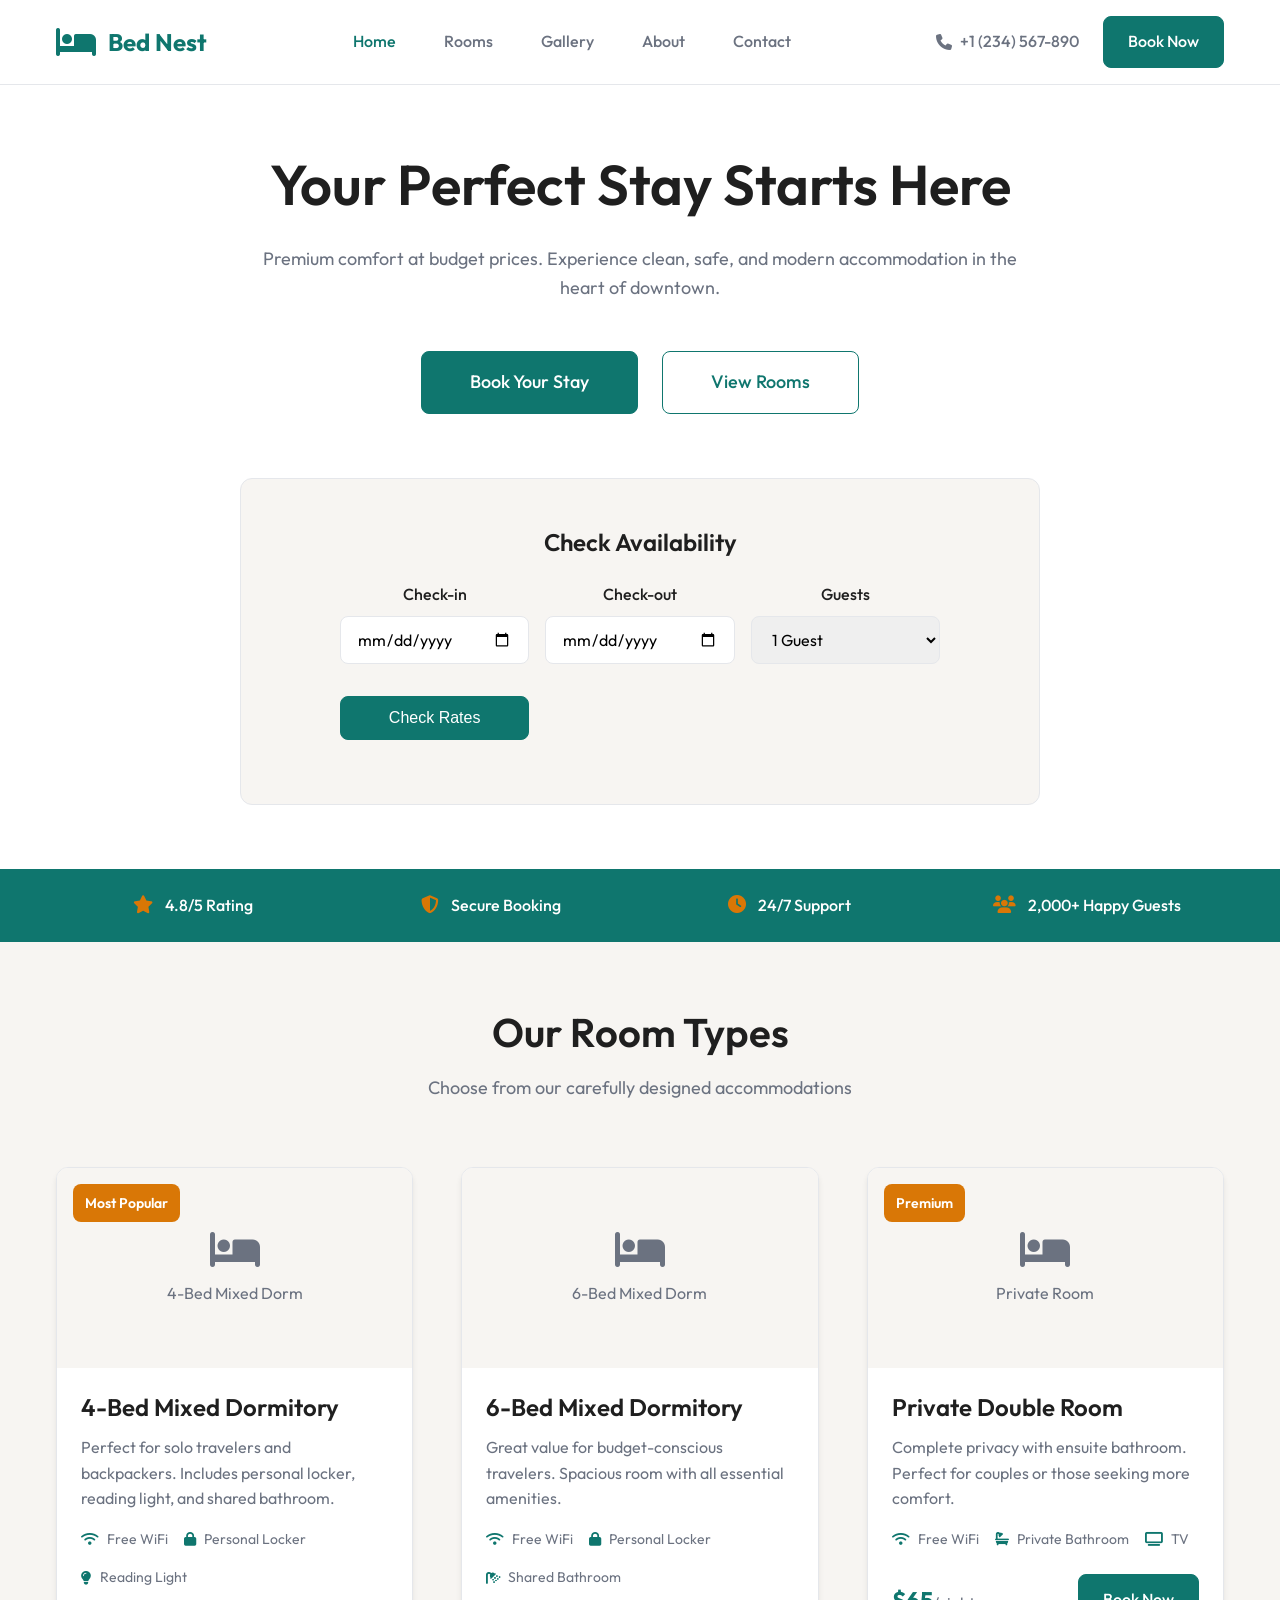
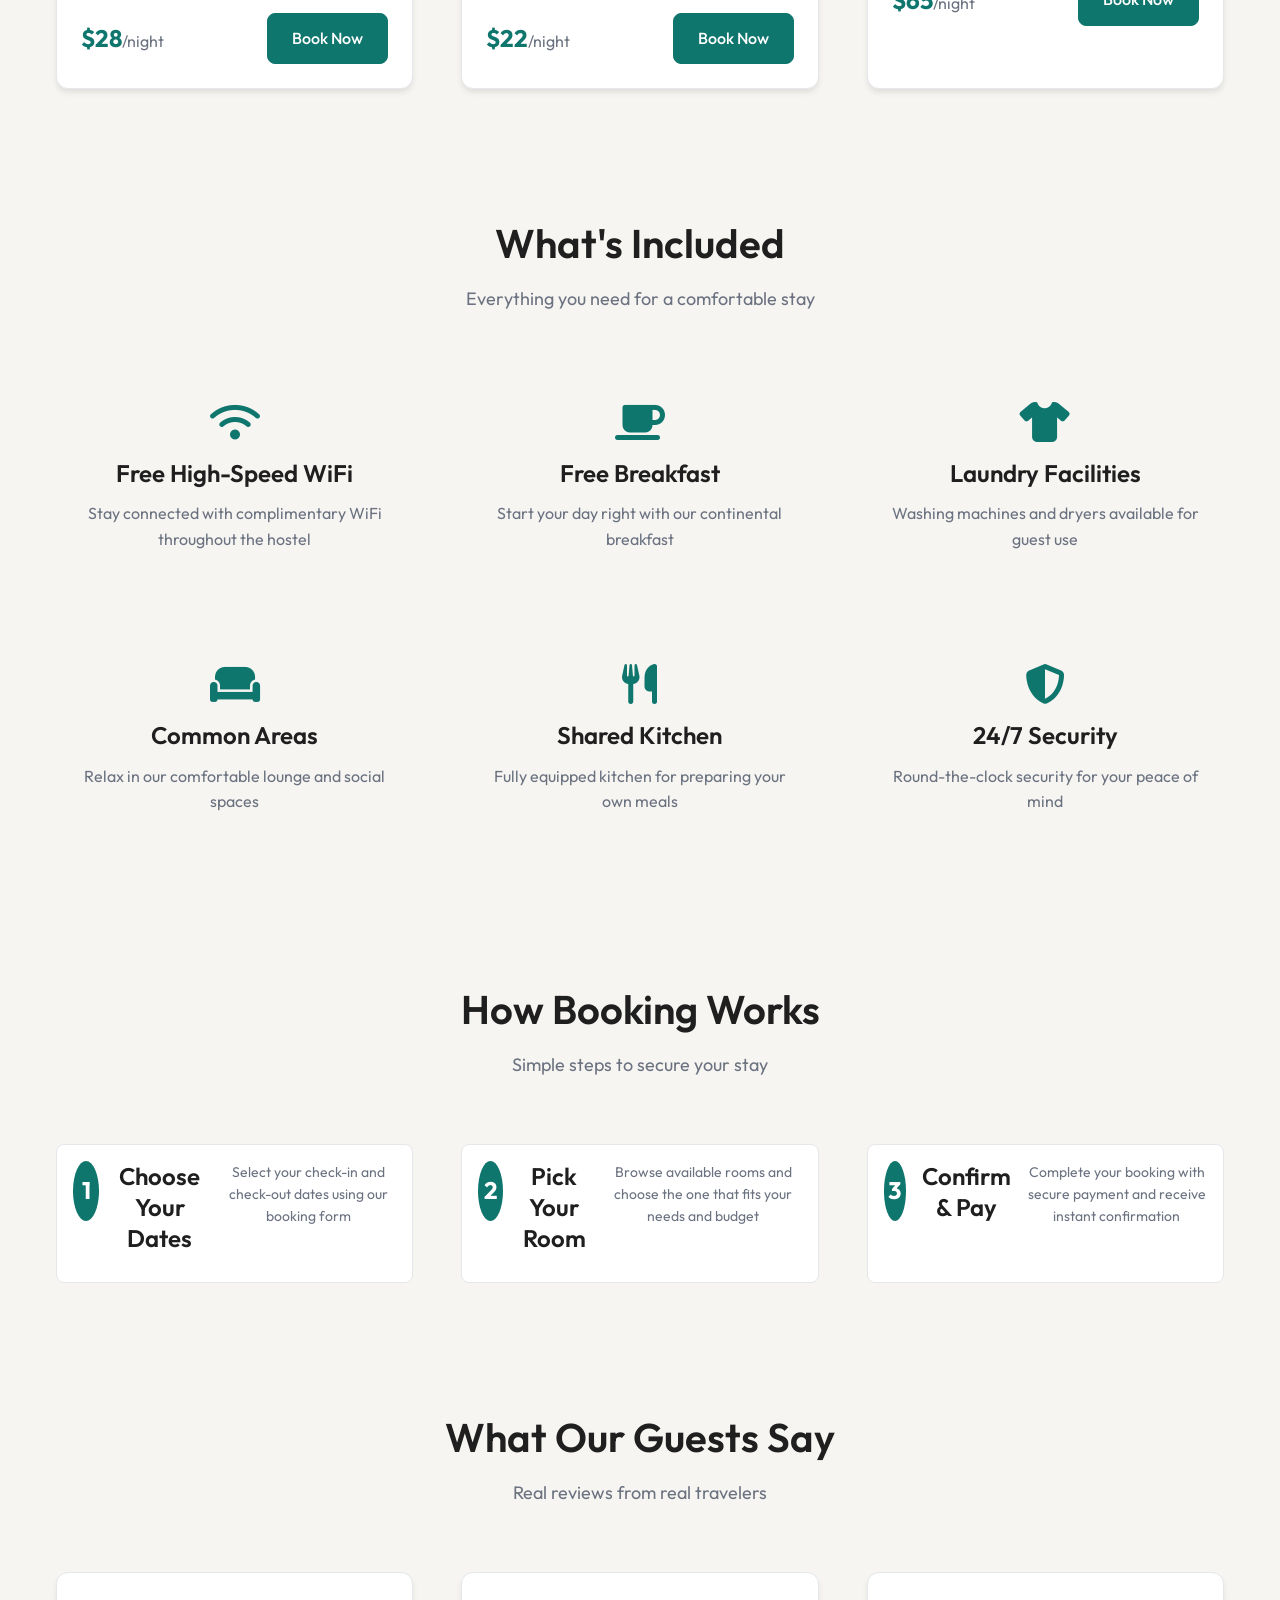
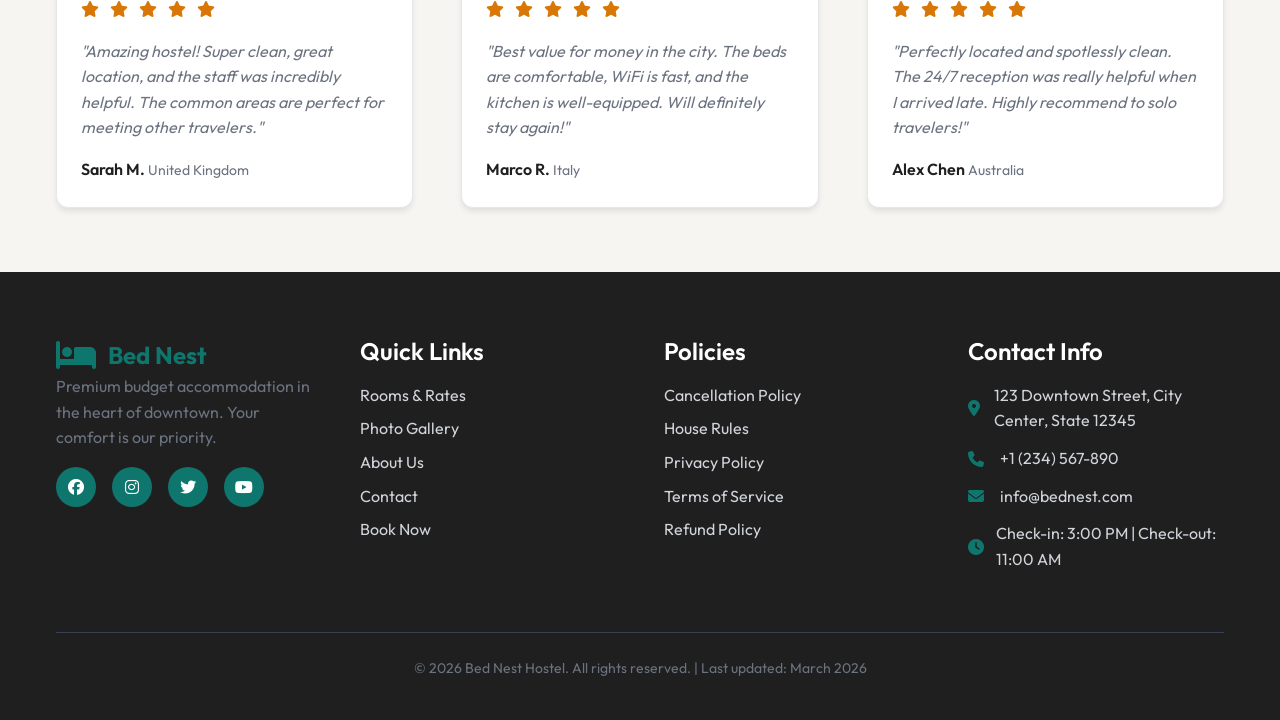
==== index.html @ 2a1e6a76 "Initial commit" ====
<!DOCTYPE html>
<html lang="en">
<head>
    <meta charset="UTF-8">
    <meta name="viewport" content="width=device-width, initial-scale=1.0">
    <title>Bed Nest - Premium Budget Hostel | Book Your Stay Now</title>
    <meta name="description" content="Premium budget hostel in the heart of the city. Clean rooms, free WiFi, 24/7 support. Book your affordable stay at Bed Nest today.">
    
    <!-- Fonts -->
    <link rel="preconnect" href="https://fonts.googleapis.com">
    <link rel="preconnect" href="https://fonts.gstatic.com" crossorigin>
    <link href="https://fonts.googleapis.com/css2?family=Outfit:wght@300;400;500;600;700&display=swap" rel="stylesheet">
    
    <!-- Font Awesome -->
    <link rel="stylesheet" href="https://cdnjs.cloudflare.com/ajax/libs/font-awesome/6.4.0/css/all.min.css">
    
    <!-- Custom CSS -->
    <link rel="stylesheet" href="styles.css">
</head>
<body>
    <!-- Header -->
    <header class="header">
        <div class="container">
            <div class="header-content">
                <div class="logo">
                    <i class="fas fa-bed"></i>
                    <span>Bed Nest</span>
                </div>
                <nav class="nav">
                    <a href="index.html" class="nav-link active">Home</a>
                    <a href="rooms.html" class="nav-link">Rooms</a>
                    <a href="gallery.html" class="nav-link">Gallery</a>
                    <a href="about.html" class="nav-link">About</a>
                    <a href="contact.html" class="nav-link">Contact</a>
                </nav>
                <div class="header-actions">
                    <a href="tel:+1234567890" class="phone">
                        <i class="fas fa-phone"></i>
                        <span>+1 (234) 567-890</span>
                    </a>
                    <a href="booking.html" class="btn btn-primary">Book Now</a>
                </div>
            </div>
        </div>
    </header>

    <!-- Hero Section -->
    <section class="hero">
        <div class="container">
            <div class="hero-content">
                <h1>Your Perfect Stay Starts Here</h1>
                <p>Premium comfort at budget prices. Experience clean, safe, and modern accommodation in the heart of downtown.</p>
                <div class="hero-actions">
                    <a href="booking.html" class="btn btn-primary btn-large">Book Your Stay</a>
                    <a href="rooms.html" class="btn btn-outline btn-large">View Rooms</a>
                </div>
                
                <!-- Quick Booking Form -->
                <div class="quick-booking">
                    <h3>Check Availability</h3>
                    <form class="booking-form">
                        <div class="form-grid">
                            <div class="form-group">
                                <label>Check-in</label>
                                <input type="date" class="form-control">
                            </div>
                            <div class="form-group">
                                <label>Check-out</label>
                                <input type="date" class="form-control">
                            </div>
                            <div class="form-group">
                                <label>Guests</label>
                                <select class="form-control">
                                    <option>1 Guest</option>
                                    <option>2 Guests</option>
                                    <option>3 Guests</option>
                                    <option>4+ Guests</option>
                                </select>
                            </div>
                            <div class="form-group">
                                <button type="button" class="btn btn-primary">Check Rates</button>
                            </div>
                        </div>
                    </form>
                </div>
            </div>
        </div>
    </section>

    <!-- Trust Strip -->
    <section class="trust-strip">
        <div class="container">
            <div class="trust-items">
                <div class="trust-item">
                    <i class="fas fa-star"></i>
                    <span>4.8/5 Rating</span>
                </div>
                <div class="trust-item">
                    <i class="fas fa-shield-alt"></i>
                    <span>Secure Booking</span>
                </div>
                <div class="trust-item">
                    <i class="fas fa-clock"></i>
                    <span>24/7 Support</span>
                </div>
                <div class="trust-item">
                    <i class="fas fa-users"></i>
                    <span>2,000+ Happy Guests</span>
                </div>
            </div>
        </div>
    </section>

    <!-- Featured Rooms -->
    <section class="featured-rooms">
        <div class="container">
            <div class="section-header">
                <h2>Our Room Types</h2>
                <p>Choose from our carefully designed accommodations</p>
            </div>
            
            <div class="room-grid">
                <div class="room-card">
                    <div class="room-image">
                        <div class="room-badge">Most Popular</div>
                        <div class="placeholder-image">
                            <i class="fas fa-bed"></i>
                            <span>4-Bed Mixed Dorm</span>
                        </div>
                    </div>
                    <div class="room-content">
                        <h3>4-Bed Mixed Dormitory</h3>
                        <p>Perfect for solo travelers and backpackers. Includes personal locker, reading light, and shared bathroom.</p>
                        <div class="room-features">
                            <span class="feature"><i class="fas fa-wifi"></i> Free WiFi</span>
                            <span class="feature"><i class="fas fa-lock"></i> Personal Locker</span>
                            <span class="feature"><i class="fas fa-lightbulb"></i> Reading Light</span>
                        </div>
                        <div class="room-price">
                            <span class="price">$28<small>/night</small></span>
                            <a href="booking.html" class="btn btn-primary">Book Now</a>
                        </div>
                    </div>
                </div>

                <div class="room-card">
                    <div class="room-image">
                        <div class="placeholder-image">
                            <i class="fas fa-bed"></i>
                            <span>6-Bed Mixed Dorm</span>
                        </div>
                    </div>
                    <div class="room-content">
                        <h3>6-Bed Mixed Dormitory</h3>
                        <p>Great value for budget-conscious travelers. Spacious room with all essential amenities.</p>
                        <div class="room-features">
                            <span class="feature"><i class="fas fa-wifi"></i> Free WiFi</span>
                            <span class="feature"><i class="fas fa-lock"></i> Personal Locker</span>
                            <span class="feature"><i class="fas fa-shower"></i> Shared Bathroom</span>
                        </div>
                        <div class="room-price">
                            <span class="price">$22<small>/night</small></span>
                            <a href="booking.html" class="btn btn-primary">Book Now</a>
                        </div>
                    </div>
                </div>

                <div class="room-card">
                    <div class="room-image">
                        <div class="room-badge">Premium</div>
                        <div class="placeholder-image">
                            <i class="fas fa-bed"></i>
                            <span>Private Room</span>
                        </div>
                    </div>
                    <div class="room-content">
                        <h3>Private Double Room</h3>
                        <p>Complete privacy with ensuite bathroom. Perfect for couples or those seeking more comfort.</p>
                        <div class="room-features">
                            <span class="feature"><i class="fas fa-wifi"></i> Free WiFi</span>
                            <span class="feature"><i class="fas fa-bath"></i> Private Bathroom</span>
                            <span class="feature"><i class="fas fa-tv"></i> TV</span>
                        </div>
                        <div class="room-price">
                            <span class="price">$65<small>/night</small></span>
                            <a href="booking.html" class="btn btn-primary">Book Now</a>
                        </div>
                    </div>
                </div>
            </div>
        </div>
    </section>

    <!-- Amenities -->
    <section class="amenities">
        <div class="container">
            <div class="section-header">
                <h2>What's Included</h2>
                <p>Everything you need for a comfortable stay</p>
            </div>
            
            <div class="amenities-grid">
                <div class="amenity-item">
                    <i class="fas fa-wifi"></i>
                    <h3>Free High-Speed WiFi</h3>
                    <p>Stay connected with complimentary WiFi throughout the hostel</p>
                </div>
                <div class="amenity-item">
                    <i class="fas fa-coffee"></i>
                    <h3>Free Breakfast</h3>
                    <p>Start your day right with our continental breakfast</p>
                </div>
                <div class="amenity-item">
                    <i class="fas fa-tshirt"></i>
                    <h3>Laundry Facilities</h3>
                    <p>Washing machines and dryers available for guest use</p>
                </div>
                <div class="amenity-item">
                    <i class="fas fa-couch"></i>
                    <h3>Common Areas</h3>
                    <p>Relax in our comfortable lounge and social spaces</p>
                </div>
                <div class="amenity-item">
                    <i class="fas fa-utensils"></i>
                    <h3>Shared Kitchen</h3>
                    <p>Fully equipped kitchen for preparing your own meals</p>
                </div>
                <div class="amenity-item">
                    <i class="fas fa-shield-alt"></i>
                    <h3>24/7 Security</h3>
                    <p>Round-the-clock security for your peace of mind</p>
                </div>
            </div>
        </div>
    </section>

    <!-- How It Works -->
    <section class="how-it-works">
        <div class="container">
            <div class="section-header">
                <h2>How Booking Works</h2>
                <p>Simple steps to secure your stay</p>
            </div>
            
            <div class="steps">
                <div class="step">
                    <div class="step-number">1</div>
                    <h3>Choose Your Dates</h3>
                    <p>Select your check-in and check-out dates using our booking form</p>
                </div>
                <div class="step">
                    <div class="step-number">2</div>
                    <h3>Pick Your Room</h3>
                    <p>Browse available rooms and choose the one that fits your needs and budget</p>
                </div>
                <div class="step">
                    <div class="step-number">3</div>
                    <h3>Confirm & Pay</h3>
                    <p>Complete your booking with secure payment and receive instant confirmation</p>
                </div>
            </div>
        </div>
    </section>

    <!-- Testimonials -->
    <section class="testimonials">
        <div class="container">
            <div class="section-header">
                <h2>What Our Guests Say</h2>
                <p>Real reviews from real travelers</p>
            </div>
            
            <div class="testimonials-grid">
                <div class="testimonial-card">
                    <div class="stars">
                        <i class="fas fa-star"></i>
                        <i class="fas fa-star"></i>
                        <i class="fas fa-star"></i>
                        <i class="fas fa-star"></i>
                        <i class="fas fa-star"></i>
                    </div>
                    <p>"Amazing hostel! Super clean, great location, and the staff was incredibly helpful. The common areas are perfect for meeting other travelers."</p>
                    <div class="testimonial-author">
                        <strong>Sarah M.</strong>
                        <span>United Kingdom</span>
                    </div>
                </div>
                
                <div class="testimonial-card">
                    <div class="stars">
                        <i class="fas fa-star"></i>
                        <i class="fas fa-star"></i>
                        <i class="fas fa-star"></i>
                        <i class="fas fa-star"></i>
                        <i class="fas fa-star"></i>
                    </div>
                    <p>"Best value for money in the city. The beds are comfortable, WiFi is fast, and the kitchen is well-equipped. Will definitely stay again!"</p>
                    <div class="testimonial-author">
                        <strong>Marco R.</strong>
                        <span>Italy</span>
                    </div>
                </div>
                
                <div class="testimonial-card">
                    <div class="stars">
                        <i class="fas fa-star"></i>
                        <i class="fas fa-star"></i>
                        <i class="fas fa-star"></i>
                        <i class="fas fa-star"></i>
                        <i class="fas fa-star"></i>
                    </div>
                    <p>"Perfectly located and spotlessly clean. The 24/7 reception was really helpful when I arrived late. Highly recommend to solo travelers!"</p>
                    <div class="testimonial-author">
                        <strong>Alex Chen</strong>
                        <span>Australia</span>
                    </div>
                </div>
            </div>
        </div>
    </section>

    <!-- Footer -->
    <footer class="footer">
        <div class="container">
            <div class="footer-content">
                <div class="footer-section">
                    <div class="logo">
                        <i class="fas fa-bed"></i>
                        <span>Bed Nest</span>
                    </div>
                    <p>Premium budget accommodation in the heart of downtown. Your comfort is our priority.</p>
                    <div class="social-links">
                        <a href="#"><i class="fab fa-facebook"></i></a>
                        <a href="#"><i class="fab fa-instagram"></i></a>
                        <a href="#"><i class="fab fa-twitter"></i></a>
                        <a href="#"><i class="fab fa-youtube"></i></a>
                    </div>
                </div>
                
                <div class="footer-section">
                    <h3>Quick Links</h3>
                    <ul>
                        <li><a href="rooms.html">Rooms & Rates</a></li>
                        <li><a href="gallery.html">Photo Gallery</a></li>
                        <li><a href="about.html">About Us</a></li>
                        <li><a href="contact.html">Contact</a></li>
                        <li><a href="booking.html">Book Now</a></li>
                    </ul>
                </div>
                
                <div class="footer-section">
                    <h3>Policies</h3>
                    <ul>
                        <li><a href="#">Cancellation Policy</a></li>
                        <li><a href="#">House Rules</a></li>
                        <li><a href="#">Privacy Policy</a></li>
                        <li><a href="#">Terms of Service</a></li>
                        <li><a href="#">Refund Policy</a></li>
                    </ul>
                </div>
                
                <div class="footer-section">
                    <h3>Contact Info</h3>
                    <div class="contact-info">
                        <p><i class="fas fa-map-marker-alt"></i> 123 Downtown Street, City Center, State 12345</p>
                        <p><i class="fas fa-phone"></i> +1 (234) 567-890</p>
                        <p><i class="fas fa-envelope"></i> info@bednest.com</p>
                        <p><i class="fas fa-clock"></i> Check-in: 3:00 PM | Check-out: 11:00 AM</p>
                    </div>
                </div>
            </div>
            
            <div class="footer-bottom">
                <p>&copy; 2026 Bed Nest Hostel. All rights reserved. | Last updated: March 2026</p>
            </div>
        </div>
    </footer>
</body>
</html>
---- styles.css ----
/* CSS Custom Properties */
:root {
    /* Colors */
    --bg: #f7f5f2;
    --surface: #ffffff;
    --text: #1f1f1f;
    --text-muted: #6b7280;
    --brand: #0f766e;
    --accent: #d97706;
    --success: #059669;
    --warning: #d97706;
    --danger: #dc2626;
    --border: #e5e7eb;
    --shadow: rgba(0, 0, 0, 0.1);
    
    /* Spacing */
    --space-xs: 8px;
    --space-sm: 12px;
    --space-md: 16px;
    --space-lg: 24px;
    --space-xl: 32px;
    --space-2xl: 48px;
    --space-3xl: 64px;
    
    /* Typography */
    --font-family: 'Outfit', sans-serif;
    --font-size-sm: 14px;
    --font-size-base: 16px;
    --font-size-lg: 18px;
    --font-size-xl: 24px;
    --font-size-2xl: 32px;
    --font-size-3xl: 40px;
    --font-size-4xl: 48px;
    --font-size-5xl: 56px;
    
    /* Borders */
    --border-radius: 8px;
    --border-radius-lg: 12px;
    --border-width: 1px;
    
    /* Shadows */
    --shadow-sm: 0 1px 2px 0 var(--shadow);
    --shadow-md: 0 4px 6px -1px var(--shadow);
    --shadow-lg: 0 10px 15px -3px var(--shadow);
    --shadow-xl: 0 20px 25px -5px var(--shadow);
}

/* Reset and Base Styles */
* {
    margin: 0;
    padding: 0;
    box-sizing: border-box;
}

body {
    font-family: var(--font-family);
    font-size: var(--font-size-base);
    line-height: 1.6;
    color: var(--text);
    background-color: var(--bg);
}

.container {
    max-width: 1200px;
    margin: 0 auto;
    padding: 0 var(--space-md);
}

/* Typography */
h1, h2, h3, h4, h5, h6 {
    font-weight: 600;
    line-height: 1.3;
    color: var(--text);
}

h1 {
    font-size: var(--font-size-4xl);
    margin-bottom: var(--space-lg);
}

h2 {
    font-size: var(--font-size-2xl);
    margin-bottom: var(--space-md);
}

h3 {
    font-size: var(--font-size-xl);
    margin-bottom: var(--space-sm);
}

p {
    color: var(--text-muted);
    margin-bottom: var(--space-md);
}

/* Buttons */
.btn {
    display: inline-block;
    padding: var(--space-sm) var(--space-lg);
    font-size: var(--font-size-base);
    font-weight: 500;
    text-decoration: none;
    border: var(--border-width) solid transparent;
    border-radius: var(--border-radius);
    cursor: pointer;
    transition: all 0.2s ease;
    text-align: center;
}

.btn-primary {
    background-color: var(--brand);
    color: white;
    border-color: var(--brand);
}

.btn-primary:hover {
    background-color: #0d665a;
    border-color: #0d665a;
}

.btn-outline {
    background-color: transparent;
    color: var(--brand);
    border-color: var(--brand);
}

.btn-outline:hover {
    background-color: var(--brand);
    color: white;
}

.btn-large {
    padding: var(--space-md) var(--space-2xl);
    font-size: var(--font-size-lg);
}

/* Header */
.header {
    background-color: var(--surface);
    border-bottom: var(--border-width) solid var(--border);
    position: sticky;
    top: 0;
    z-index: 100;
}

.header-content {
    display: flex;
    align-items: center;
    justify-content: space-between;
    padding: var(--space-md) 0;
}

.logo {
    display: flex;
    align-items: center;
    gap: var(--space-sm);
    font-size: var(--font-size-xl);
    font-weight: 700;
    color: var(--brand);
}

.logo i {
    font-size: var(--font-size-2xl);
}

.nav {
    display: flex;
    gap: var(--space-2xl);
}

.nav-link {
    text-decoration: none;
    color: var(--text-muted);
    font-weight: 500;
    transition: color 0.2s ease;
}

.nav-link:hover,
.nav-link.active {
    color: var(--brand);
}

.header-actions {
    display: flex;
    align-items: center;
    gap: var(--space-lg);
}

.phone {
    display: flex;
    align-items: center;
    gap: var(--space-xs);
    text-decoration: none;
    color: var(--text-muted);
    font-weight: 500;
}

.phone:hover {
    color: var(--brand);
}

/* Hero Section */
.hero {
    background-color: var(--surface);
    padding: var(--space-3xl) 0;
}

.hero-content {
    text-align: center;
    max-width: 800px;
    margin: 0 auto;
}

.hero h1 {
    font-size: var(--font-size-5xl);
    margin-bottom: var(--space-lg);
}

.hero p {
    font-size: var(--font-size-lg);
    margin-bottom: var(--space-2xl);
}

.hero-actions {
    display: flex;
    gap: var(--space-lg);
    justify-content: center;
    margin-bottom: var(--space-3xl);
}

.quick-booking {
    background-color: var(--bg);
    border: var(--border-width) solid var(--border);
    border-radius: var(--border-radius-lg);
    padding: var(--space-2xl);
    margin-top: var(--space-3xl);
}

.quick-booking h3 {
    text-align: center;
    margin-bottom: var(--space-lg);
}

.booking-form {
    max-width: 600px;
    margin: 0 auto;
}

.form-grid {
    display: grid;
    grid-template-columns: repeat(auto-fit, minmax(150px, 1fr));
    gap: var(--space-md);
    align-items: end;
}

.form-group {
    display: flex;
    flex-direction: column;
}

.form-group label {
    margin-bottom: var(--space-xs);
    font-weight: 500;
    color: var(--text);
}

.form-control {
    padding: var(--space-sm) var(--space-md);
    border: var(--border-width) solid var(--border);
    border-radius: var(--border-radius);
    font-family: inherit;
    font-size: var(--font-size-base);
}

.form-control:focus {
    outline: none;
    border-color: var(--brand);
}

/* Trust Strip */
.trust-strip {
    background-color: var(--brand);
    color: white;
    padding: var(--space-lg) 0;
}

.trust-items {
    display: grid;
    grid-template-columns: repeat(auto-fit, minmax(200px, 1fr));
    gap: var(--space-lg);
    text-align: center;
}

.trust-item {
    display: flex;
    align-items: center;
    justify-content: center;
    gap: var(--space-sm);
    font-weight: 500;
}

.trust-item i {
    font-size: var(--font-size-lg);
    color: var(--accent);
}

/* Section Styles */
.featured-rooms,
.amenities,
.how-it-works,
.testimonials {
    padding: var(--space-3xl) 0;
}

.section-header {
    text-align: center;
    margin-bottom: var(--space-3xl);
}

.section-header h2 {
    font-size: var(--font-size-3xl);
    margin-bottom: var(--space-md);
}

.section-header p {
    font-size: var(--font-size-lg);
    color: var(--text-muted);
}

/* Room Cards */
.room-grid {
    display: grid;
    grid-template-columns: repeat(auto-fit, minmax(320px, 1fr));
    gap: var(--space-2xl);
}

.room-card {
    background-color: var(--surface);
    border: var(--border-width) solid var(--border);
    border-radius: var(--border-radius-lg);
    overflow: hidden;
    box-shadow: var(--shadow-md);
    transition: transform 0.2s ease, box-shadow 0.2s ease;
}

.room-card:hover {
    transform: translateY(-4px);
    box-shadow: var(--shadow-lg);
}

.room-image {
    position: relative;
    height: 200px;
    background-color: var(--bg);
    display: flex;
    align-items: center;
    justify-content: center;
}

.room-badge {
    position: absolute;
    top: var(--space-md);
    left: var(--space-md);
    background-color: var(--accent);
    color: white;
    padding: var(--space-xs) var(--space-sm);
    border-radius: var(--border-radius);
    font-size: var(--font-size-sm);
    font-weight: 600;
}

.placeholder-image {
    text-align: center;
    color: var(--text-muted);
}

.placeholder-image i {
    font-size: var(--font-size-3xl);
    margin-bottom: var(--space-sm);
    display: block;
}

.room-content {
    padding: var(--space-lg);
}

.room-features {
    display: flex;
    flex-wrap: wrap;
    gap: var(--space-md);
    margin-bottom: var(--space-lg);
}

.feature {
    display: flex;
    align-items: center;
    gap: var(--space-xs);
    font-size: var(--font-size-sm);
    color: var(--text-muted);
}

.feature i {
    color: var(--brand);
}

.room-price {
    display: flex;
    align-items: center;
    justify-content: space-between;
}

.price {
    font-size: var(--font-size-xl);
    font-weight: 700;
    color: var(--brand);
}

.price small {
    font-size: var(--font-size-base);
    font-weight: 400;
    color: var(--text-muted);
}

/* Amenities Grid */
.amenities-grid {
    display: grid;
    grid-template-columns: repeat(auto-fit, minmax(300px, 1fr));
    gap: var(--space-2xl);
}

.amenity-item {
    text-align: center;
    padding: var(--space-lg);
}

.amenity-item i {
    font-size: var(--font-size-3xl);
    color: var(--brand);
    margin-bottom: var(--space-md);
}

.amenity-item h3 {
    color: var(--text);
    margin-bottom: var(--space-sm);
}

/* How It Works */
.steps {
    display: grid;
    grid-template-columns: repeat(auto-fit, minmax(250px, 1fr));
    gap: var(--space-2xl);
}

.step {
    text-align: center;
    padding: var(--space-lg);
}

.step-number {
    width: 60px;
    height: 60px;
    background-color: var(--brand);
    color: white;
    border-radius: 50%;
    display: flex;
    align-items: center;
    justify-content: center;
    font-size: var(--font-size-xl);
    font-weight: 700;
    margin: 0 auto var(--space-md);
}

.step h3 {
    color: var(--text);
    margin-bottom: var(--space-sm);
}

/* Testimonials */
.testimonials-grid {
    display: grid;
    grid-template-columns: repeat(auto-fit, minmax(300px, 1fr));
    gap: var(--space-2xl);
}

.testimonial-card {
    background-color: var(--surface);
    border: var(--border-width) solid var(--border);
    border-radius: var(--border-radius-lg);
    padding: var(--space-lg);
    box-shadow: var(--shadow-md);
}

.stars {
    margin-bottom: var(--space-md);
}

.stars i {
    color: var(--accent);
    margin-right: var(--space-xs);
}

.testimonial-card p {
    font-style: italic;
    margin-bottom: var(--space-md);
}

.testimonial-author strong {
    color: var(--text);
    font-weight: 600;
}

.testimonial-author span {
    color: var(--text-muted);
    font-size: var(--font-size-sm);
}

/* Footer */
.footer {
    background-color: var(--text);
    color: white;
    padding: var(--space-3xl) 0 var(--space-lg);
}

.footer-content {
    display: grid;
    grid-template-columns: repeat(auto-fit, minmax(250px, 1fr));
    gap: var(--space-2xl);
    margin-bottom: var(--space-2xl);
}

.footer-section h3 {
    color: white;
    margin-bottom: var(--space-md);
}

.footer-section ul {
    list-style: none;
}

.footer-section ul li {
    margin-bottom: var(--space-xs);
}

.footer-section ul li a {
    color: #d1d5db;
    text-decoration: none;
    transition: color 0.2s ease;
}

.footer-section ul li a:hover {
    color: white;
}

.social-links {
    display: flex;
    gap: var(--space-md);
    margin-top: var(--space-md);
}

.social-links a {
    display: flex;
    align-items: center;
    justify-content: center;
    width: 40px;
    height: 40px;
    background-color: var(--brand);
    color: white;
    border-radius: 50%;
    text-decoration: none;
    transition: background-color 0.2s ease;
}

.social-links a:hover {
    background-color: var(--accent);
}

.contact-info p {
    display: flex;
    align-items: center;
    gap: var(--space-sm);
    margin-bottom: var(--space-sm);
    color: #d1d5db;
}

.contact-info i {
    color: var(--brand);
    width: 20px;
}

.footer-bottom {
    border-top: var(--border-width) solid #374151;
    padding-top: var(--space-lg);
    text-align: center;
    color: #9ca3af;
    font-size: var(--font-size-sm);
}

/* Page Hero */
.page-hero {
    background-color: var(--surface);
    padding: var(--space-3xl) 0;
    border-bottom: var(--border-width) solid var(--border);
}

.page-hero-content {
    text-align: center;
    max-width: 600px;
    margin: 0 auto;
}

.page-hero h1 {
    font-size: var(--font-size-3xl);
    margin-bottom: var(--space-md);
}

.page-hero p {
    font-size: var(--font-size-lg);
    color: var(--text-muted);
}

/* Room Comparison Table */
.room-comparison {
    padding: var(--space-3xl) 0;
}

.comparison-table {
    background-color: var(--surface);
    border: var(--border-width) solid var(--border);
    border-radius: var(--border-radius-lg);
    overflow: hidden;
    box-shadow: var(--shadow-md);
    max-width: 800px;
    margin: 0 auto;
}

.table-header,
.table-row,
.table-actions {
    display: grid;
    grid-template-columns: 2fr 1fr 1fr 1fr;
    border-bottom: var(--border-width) solid var(--border);
}

.table-header {
    background-color: var(--brand);
    color: white;
    font-weight: 600;
}

.table-header > div {
    padding: var(--space-md);
    text-align: center;
}

.feature-col {
    text-align: left !important;
}

.table-row > div,
.table-actions > div {
    padding: var(--space-md);
    text-align: center;
    border-right: var(--border-width) solid var(--border);
}

.table-row:last-of-type {
    border-bottom: none;
}

.table-row .feature {
    text-align: left;
    font-weight: 500;
    color: var(--text);
}

.table-row .value {
    color: var(--text-muted);
}

.table-row .value.highlight {
    color: var(--brand);
    font-weight: 600;
}

.table-row .value i.fa-check {
    color: var(--success);
}

.table-row .value i.fa-times {
    color: var(--text-muted);
}

.table-actions {
    background-color: var(--bg);
    border-bottom: none;
}

.table-actions .btn {
    width: 100%;
    font-size: var(--font-size-sm);
}

/* Room Detail Cards */
.room-details {
    padding: var(--space-3xl) 0;
    background-color: var(--bg);
}

.room-detail-cards {
    display: flex;
    flex-direction: column;
    gap: var(--space-3xl);
}

.room-detail-card {
    display: grid;
    grid-template-columns: 1fr 2fr;
    background-color: var(--surface);
    border: var(--border-width) solid var(--border);
    border-radius: var(--border-radius-lg);
    overflow: hidden;
    box-shadow: var(--shadow-md);
    gap: var(--space-2xl);
}

.room-detail-card.premium {
    border-color: var(--accent);
    border-width: 2px;
}

.room-detail-image {
    position: relative;
    height: 400px;
    background-color: var(--bg);
    display: flex;
    align-items: center;
    justify-content: center;
}

.availability-badge {
    position: absolute;
    top: var(--space-md);
    left: var(--space-md);
    background-color: var(--warning);
    color: white;
    padding: var(--space-xs) var(--space-sm);
    border-radius: var(--border-radius);
    font-size: var(--font-size-sm);
    font-weight: 600;
}

.availability-badge.available {
    background-color: var(--success);
}

.premium-badge {
    position: absolute;
    top: var(--space-md);
    right: var(--space-md);
    background-color: var(--accent);
    color: white;
    padding: var(--space-xs) var(--space-sm);
    border-radius: var(--border-radius);
    font-size: var(--font-size-sm);
    font-weight: 600;
}

.room-detail-content {
    padding: var(--space-2xl);
}

.room-detail-header {
    display: flex;
    justify-content: space-between;
    align-items: center;
    margin-bottom: var(--space-lg);
}

.price-badge {
    background-color: var(--brand);
    color: white;
    padding: var(--space-sm) var(--space-md);
    border-radius: var(--border-radius);
    font-size: var(--font-size-lg);
    font-weight: 700;
}

.price-badge small {
    font-size: var(--font-size-base);
    font-weight: 400;
    opacity: 0.9;
}

.room-specs,
.room-features {
    margin-bottom: var(--space-lg);
}

.room-specs h4,
.room-features h4 {
    color: var(--text);
    margin-bottom: var(--space-md);
    font-size: var(--font-size-lg);
}

.specs-grid {
    display: grid;
    grid-template-columns: repeat(2, 1fr);
    gap: var(--space-md);
}

.spec {
    display: flex;
    align-items: center;
    gap: var(--space-sm);
    color: var(--text-muted);
}

.spec i {
    color: var(--brand);
    width: 20px;
}

.features-list {
    display: grid;
    grid-template-columns: repeat(2, 1fr);
    gap: var(--space-sm);
}

.room-actions {
    display: flex;
    gap: var(--space-md);
    margin-top: var(--space-xl);
}

.room-actions .btn {
    flex: 1;
}

/* Room Policies */
.room-policies {
    padding: var(--space-3xl) 0;
}

.policies-grid {
    display: grid;
    grid-template-columns: repeat(auto-fit, minmax(280px, 1fr));
    gap: var(--space-2xl);
}

.policy-card {
    background-color: var(--surface);
    border: var(--border-width) solid var(--border);
    border-radius: var(--border-radius-lg);
    padding: var(--space-lg);
    text-align: center;
    box-shadow: var(--shadow-md);
}

.policy-card i {
    font-size: var(--font-size-2xl);
    color: var(--brand);
    margin-bottom: var(--space-md);
}

.policy-card h3 {
    color: var(--text);
    margin-bottom: var(--space-md);
}

.policy-card ul {
    list-style: none;
    text-align: left;
}

.policy-card ul li {
    color: var(--text-muted);
    margin-bottom: var(--space-xs);
    padding-left: var(--space-md);
    position: relative;
}

.policy-card ul li::before {
    content: "•";
    color: var(--brand);
    position: absolute;
    left: 0;
}

/* Gallery Grid */
.gallery {
    padding: var(--space-3xl) 0;
}

.gallery-grid {
    display: grid;
    grid-template-columns: repeat(auto-fit, minmax(300px, 1fr));
    gap: var(--space-lg);
}

.gallery-item {
    position: relative;
    background-color: var(--bg);
    border: var(--border-width) solid var(--border);
    border-radius: var(--border-radius-lg);
    overflow: hidden;
    aspect-ratio: 4/3;
    display: flex;
    align-items: center;
    justify-content: center;
    cursor: pointer;
    transition: transform 0.2s ease;
}

.gallery-item:hover {
    transform: scale(1.02);
}

.gallery-item .placeholder-image {
    text-align: center;
    color: var(--text-muted);
}

.gallery-item .placeholder-image i {
    font-size: var(--font-size-3xl);
    margin-bottom: var(--space-sm);
    display: block;
}

.gallery-overlay {
    position: absolute;
    bottom: 0;
    left: 0;
    right: 0;
    background: linear-gradient(transparent, rgba(0, 0, 0, 0.7));
    color: white;
    padding: var(--space-lg);
    transform: translateY(100%);
    transition: transform 0.2s ease;
}

.gallery-item:hover .gallery-overlay {
    transform: translateY(0);
}

/* About Page Styles */
.about-intro {
    padding: var(--space-3xl) 0;
    background-color: var(--surface);
}

.about-content {
    display: grid;
    grid-template-columns: 1fr 1fr;
    gap: var(--space-3xl);
    align-items: center;
}

.about-text h2 {
    margin-bottom: var(--space-lg);
}

.about-text p {
    margin-bottom: var(--space-md);
}

.about-image {
    height: 400px;
    background-color: var(--bg);
    border-radius: var(--border-radius-lg);
    display: flex;
    align-items: center;
    justify-content: center;
    border: var(--border-width) solid var(--border);
}

.stats-section {
    padding: var(--space-3xl) 0;
}

.stats-grid {
    display: grid;
    grid-template-columns: repeat(auto-fit, minmax(200px, 1fr));
    gap: var(--space-2xl);
    text-align: center;
}

.stat-item {
    background-color: var(--surface);
    padding: var(--space-lg);
    border-radius: var(--border-radius-lg);
    border: var(--border-width) solid var(--border);
    box-shadow: var(--shadow-md);
}

.stat-number {
    font-size: var(--font-size-3xl);
    font-weight: 700;
    color: var(--brand);
    margin-bottom: var(--space-sm);
}

.stat-label {
    color: var(--text-muted);
    font-weight: 500;
}

/* Contact Page Styles */
.contact-info-section {
    padding: var(--space-3xl) 0;
    background-color: var(--surface);
}

.contact-grid {
    display: grid;
    grid-template-columns: 1fr 1fr;
    gap: var(--space-3xl);
}

.contact-form {
    background-color: var(--surface);
    border: var(--border-width) solid var(--border);
    border-radius: var(--border-radius-lg);
    padding: var(--space-2xl);
    box-shadow: var(--shadow-md);
}

.contact-form h3 {
    margin-bottom: var(--space-lg);
    color: var(--text);
}

.form-group {
    margin-bottom: var(--space-md);
}

.form-group label {
    display: block;
    margin-bottom: var(--space-xs);
    font-weight: 500;
    color: var(--text);
}

.form-group input,
.form-group select,
.form-group textarea {
    width: 100%;
    padding: var(--space-sm) var(--space-md);
    border: var(--border-width) solid var(--border);
    border-radius: var(--border-radius);
    font-family: inherit;
    font-size: var(--font-size-base);
}

.form-group textarea {
    resize: vertical;
    min-height: 120px;
}

.form-group input:focus,
.form-group select:focus,
.form-group textarea:focus {
    outline: none;
    border-color: var(--brand);
}

.contact-details {
    background-color: var(--surface);
    border: var(--border-width) solid var(--border);
    border-radius: var(--border-radius-lg);
    padding: var(--space-2xl);
    box-shadow: var(--shadow-md);
}

.contact-details h3 {
    margin-bottom: var(--space-lg);
    color: var(--text);
}

.contact-item {
    display: flex;
    align-items: flex-start;
    gap: var(--space-md);
    margin-bottom: var(--space-lg);
    padding-bottom: var(--space-lg);
    border-bottom: var(--border-width) solid var(--border);
}

.contact-item:last-child {
    border-bottom: none;
    margin-bottom: 0;
    padding-bottom: 0;
}

.contact-item i {
    color: var(--brand);
    font-size: var(--font-size-lg);
    width: 30px;
    margin-top: var(--space-xs);
}

.contact-item-content h4 {
    color: var(--text);
    margin-bottom: var(--space-xs);
}

.contact-item-content p {
    color: var(--text-muted);
    margin: 0;
}

/* Booking Page Styles */
.booking-section {
    padding: var(--space-3xl) 0;
}

.booking-container {
    display: grid;
    grid-template-columns: 2fr 1fr;
    gap: var(--space-3xl);
    max-width: 1000px;
    margin: 0 auto;
}

.booking-form-card {
    background-color: var(--surface);
    border: var(--border-width) solid var(--border);
    border-radius: var(--border-radius-lg);
    padding: var(--space-2xl);
    box-shadow: var(--shadow-md);
}

.booking-summary {
    background-color: var(--surface);
    border: var(--border-width) solid var(--border);
    border-radius: var(--border-radius-lg);
    padding: var(--space-2xl);
    box-shadow: var(--shadow-md);
    height: fit-content;
    position: sticky;
    top: var(--space-2xl);
}

.booking-summary h3 {
    margin-bottom: var(--space-lg);
    color: var(--text);
}

.summary-item {
    display: flex;
    justify-content: space-between;
    align-items: center;
    padding: var(--space-sm) 0;
    border-bottom: var(--border-width) solid var(--border);
}

.summary-item:last-child {
    border-bottom: none;
    font-weight: 600;
    color: var(--text);
    font-size: var(--font-size-lg);
    margin-top: var(--space-md);
    padding-top: var(--space-md);
    border-top: 2px solid var(--border);
}

.summary-item span:first-child {
    color: var(--text-muted);
}

.summary-item span:last-child {
    color: var(--text);
    font-weight: 500;
}

.form-section {
    margin-bottom: var(--space-2xl);
}

.form-section h4 {
    color: var(--text);
    margin-bottom: var(--space-md);
    font-size: var(--font-size-lg);
}

.form-row {
    display: grid;
    grid-template-columns: 1fr 1fr;
    gap: var(--space-md);
}

.room-selection {
    display: grid;
    grid-template-columns: 1fr;
    gap: var(--space-md);
}

.room-option {
    border: var(--border-width) solid var(--border);
    border-radius: var(--border-radius);
    padding: var(--space-md);
    cursor: pointer;
    transition: all 0.2s ease;
}

.room-option:hover {
    border-color: var(--brand);
    background-color: var(--bg);
}

.room-option.selected {
    border-color: var(--brand);
    background-color: var(--brand);
    color: white;
}

.room-option input[type="radio"] {
    display: none;
}

.room-option-header {
    display: flex;
    justify-content: space-between;
    align-items: center;
    margin-bottom: var(--space-xs);
}

.room-option-name {
    font-weight: 600;
}

.room-option-price {
    font-weight: 700;
    color: var(--brand);
}

.room-option.selected .room-option-price {
    color: white;
}

.room-option-features {
    font-size: var(--font-size-sm);
    color: var(--text-muted);
}

.room-option.selected .room-option-features {
    color: rgba(255, 255, 255, 0.9);
}

/* Gallery Categories */
.gallery-categories {
    padding: var(--space-3xl) 0;
    background-color: var(--bg);
}

.category-grid {
    display: grid;
    grid-template-columns: repeat(auto-fit, minmax(250px, 1fr));
    gap: var(--space-2xl);
}

.category-card {
    background-color: var(--surface);
    border: var(--border-width) solid var(--border);
    border-radius: var(--border-radius-lg);
    padding: var(--space-2xl);
    text-align: center;
    box-shadow: var(--shadow-md);
    transition: transform 0.2s ease;
}

.category-card:hover {
    transform: translateY(-4px);
}

.category-card i {
    font-size: var(--font-size-3xl);
    color: var(--brand);
    margin-bottom: var(--space-md);
}

.category-card h3 {
    color: var(--text);
    margin-bottom: var(--space-sm);
}

.category-card p {
    margin-bottom: var(--space-md);
}

.photo-count {
    display: inline-block;
    background-color: var(--brand);
    color: white;
    padding: var(--space-xs) var(--space-sm);
    border-radius: var(--border-radius);
    font-size: var(--font-size-sm);
    font-weight: 600;
}

/* Virtual Tour CTA */
.virtual-tour-cta {
    padding: var(--space-3xl) 0;
    background-color: var(--surface);
}

.cta-content {
    text-align: center;
    max-width: 600px;
    margin: 0 auto;
}

.cta-content h2 {
    font-size: var(--font-size-3xl);
    margin-bottom: var(--space-md);
}

.cta-content p {
    font-size: var(--font-size-lg);
    margin-bottom: var(--space-2xl);
}

.cta-actions {
    display: flex;
    gap: var(--space-lg);
    justify-content: center;
    margin-bottom: var(--space-3xl);
}

.tour-features {
    display: grid;
    grid-template-columns: repeat(auto-fit, minmax(200px, 1fr));
    gap: var(--space-lg);
    margin-top: var(--space-2xl);
}

.tour-feature {
    display: flex;
    align-items: center;
    gap: var(--space-sm);
    justify-content: center;
    color: var(--text-muted);
    font-size: var(--font-size-sm);
}

.tour-feature i {
    color: var(--brand);
}

/* Values Section */
.values-section {
    padding: var(--space-3xl) 0;
    background-color: var(--bg);
}

.values-grid {
    display: grid;
    grid-template-columns: repeat(auto-fit, minmax(300px, 1fr));
    gap: var(--space-2xl);
}

.value-item {
    background-color: var(--surface);
    border: var(--border-width) solid var(--border);
    border-radius: var(--border-radius-lg);
    padding: var(--space-lg);
    text-align: center;
    box-shadow: var(--shadow-md);
    transition: transform 0.2s ease;
}

.value-item:hover {
    transform: translateY(-4px);
}

.value-item i {
    font-size: var(--font-size-3xl);
    color: var(--brand);
    margin-bottom: var(--space-md);
}

.value-item h3 {
    color: var(--text);
    margin-bottom: var(--space-sm);
}

/* Team Section */
.team-section {
    padding: var(--space-3xl) 0;
}

.team-grid {
    display: grid;
    grid-template-columns: repeat(auto-fit, minmax(280px, 1fr));
    gap: var(--space-2xl);
}

.team-member {
    background-color: var(--surface);
    border: var(--border-width) solid var(--border);
    border-radius: var(--border-radius-lg);
    overflow: hidden;
    box-shadow: var(--shadow-md);
    text-align: center;
}

.member-photo {
    height: 200px;
    background-color: var(--bg);
    display: flex;
    align-items: center;
    justify-content: center;
    border-bottom: var(--border-width) solid var(--border);
}

.member-info {
    padding: var(--space-lg);
}

.member-info h3 {
    color: var(--text);
    margin-bottom: var(--space-xs);
}

.member-role {
    color: var(--brand);
    font-weight: 600;
    font-size: var(--font-size-sm);
    text-transform: uppercase;
    letter-spacing: 0.5px;
    margin-bottom: var(--space-sm) !important;
}

/* Why Choose Us */
.why-choose-us {
    padding: var(--space-3xl) 0;
    background-color: var(--bg);
}

.benefits-grid {
    display: grid;
    grid-template-columns: 1fr;
    gap: var(--space-lg);
    max-width: 800px;
    margin: 0 auto;
}

.benefit-item {
    display: grid;
    grid-template-columns: auto 1fr;
    gap: var(--space-lg);
    background-color: var(--surface);
    border: var(--border-width) solid var(--border);
    border-radius: var(--border-radius-lg);
    padding: var(--space-lg);
    box-shadow: var(--shadow-md);
}

.benefit-icon {
    width: 60px;
    height: 60px;
    background-color: var(--brand);
    color: white;
    border-radius: 50%;
    display: flex;
    align-items: center;
    justify-content: center;
    flex-shrink: 0;
}

.benefit-icon i {
    font-size: var(--font-size-lg);
}

.benefit-content h3 {
    color: var(--text);
    margin-bottom: var(--space-xs);
}

.benefit-content p {
    margin: 0;
    color: var(--text-muted);
}

/* Awards Section */
.awards-section {
    padding: var(--space-3xl) 0;
}

.awards-grid {
    display: grid;
    grid-template-columns: repeat(auto-fit, minmax(240px, 1fr));
    gap: var(--space-2xl);
}

.award-item {
    background-color: var(--surface);
    border: var(--border-width) solid var(--border);
    border-radius: var(--border-radius-lg);
    padding: var(--space-lg);
    text-align: center;
    box-shadow: var(--shadow-md);
}

.award-item i {
    font-size: var(--font-size-3xl);
    color: var(--accent);
    margin-bottom: var(--space-md);
}

.award-item h3 {
    color: var(--text);
    margin-bottom: var(--space-xs);
    font-size: var(--font-size-lg);
}

.award-item p {
    color: var(--text-muted);
    margin: 0;
    font-size: var(--font-size-sm);
    font-weight: 500;
}

/* Map Section */
.map-section {
    padding: var(--space-3xl) 0;
    background-color: var(--bg);
}

.map-container {
    margin-top: var(--space-2xl);
}

.map-placeholder {
    height: 400px;
    background-color: var(--surface);
    border: var(--border-width) solid var(--border);
    border-radius: var(--border-radius-lg);
    display: flex;
    align-items: center;
    justify-content: center;
    box-shadow: var(--shadow-md);
}

.map-content {
    text-align: center;
}

.map-content i {
    font-size: var(--font-size-3xl);
    color: var(--brand);
    margin-bottom: var(--space-md);
}

.map-content h3 {
    color: var(--text);
    margin-bottom: var(--space-sm);
}

.map-content p {
    color: var(--text-muted);
    margin-bottom: var(--space-md);
}

/* Location Info */
.location-info {
    padding: var(--space-3xl) 0;
}

.location-grid {
    display: grid;
    grid-template-columns: repeat(auto-fit, minmax(280px, 1fr));
    gap: var(--space-2xl);
}

.location-card {
    background-color: var(--surface);
    border: var(--border-width) solid var(--border);
    border-radius: var(--border-radius-lg);
    padding: var(--space-lg);
    text-align: center;
    box-shadow: var(--shadow-md);
}

.location-card i {
    font-size: var(--font-size-2xl);
    color: var(--brand);
    margin-bottom: var(--space-md);
}

.location-card h3 {
    color: var(--text);
    margin-bottom: var(--space-md);
}

.location-card ul {
    list-style: none;
    padding: 0;
    text-align: left;
}

.location-card ul li {
    color: var(--text-muted);
    margin-bottom: var(--space-xs);
    padding-left: var(--space-md);
    position: relative;
}

.location-card ul li::before {
    content: "•";
    color: var(--brand);
    position: absolute;
    left: 0;
}

/* FAQ Section */
.faq-section {
    padding: var(--space-3xl) 0;
    background-color: var(--bg);
}

.faq-grid {
    display: grid;
    grid-template-columns: repeat(auto-fit, minmax(350px, 1fr));
    gap: var(--space-lg);
}

.faq-item {
    background-color: var(--surface);
    border: var(--border-width) solid var(--border);
    border-radius: var(--border-radius-lg);
    padding: var(--space-lg);
    box-shadow: var(--shadow-md);
}

.faq-item h3 {
    color: var(--text);
    margin-bottom: var(--space-sm);
    font-size: var(--font-size-lg);
}

.faq-item p {
    color: var(--text-muted);
    margin: 0;
}

/* Emergency Contact */
.emergency-contact {
    padding: var(--space-2xl) 0;
    background-color: var(--danger);
    color: white;
}

.emergency-info {
    text-align: center;
}

.emergency-info h2 {
    color: white;
    margin-bottom: var(--space-lg);
}

.emergency-grid {
    display: grid;
    grid-template-columns: repeat(auto-fit, minmax(250px, 1fr));
    gap: var(--space-lg);
    max-width: 800px;
    margin: 0 auto;
}

.emergency-item {
    display: flex;
    align-items: center;
    gap: var(--space-md);
    background-color: rgba(255, 255, 255, 0.1);
    padding: var(--space-md);
    border-radius: var(--border-radius);
}

.emergency-item i {
    color: white;
    font-size: var(--font-size-lg);
    width: 30px;
    flex-shrink: 0;
}

.emergency-item h3 {
    color: white;
    margin-bottom: var(--space-xs);
    font-size: var(--font-size-md);
}

.emergency-item p {
    color: rgba(255, 255, 255, 0.9);
    margin: 0;
    font-size: var(--font-size-sm);
}

/* Booking Summary Enhancements */
.summary-section {
    margin-bottom: var(--space-lg);
    padding-bottom: var(--space-md);
    border-bottom: var(--border-width) solid var(--border);
}

.summary-section:last-child {
    border-bottom: none;
    margin-bottom: 0;
}

.summary-section h4 {
    color: var(--text);
    margin-bottom: var(--space-sm);
    font-size: var(--font-size-md);
}

.summary-section p {
    margin: var(--space-xs) 0;
    color: var(--text-muted);
    font-size: var(--font-size-sm);
}

.price-breakdown {
    background-color: var(--bg);
    padding: var(--space-md);
    border-radius: var(--border-radius);
    margin-bottom: var(--space-lg);
}

.included-amenities {
    background-color: var(--bg);
    padding: var(--space-md);
    border-radius: var(--border-radius);
    margin-bottom: var(--space-lg);
}

.included-amenities h4 {
    color: var(--text);
    margin-bottom: var(--space-sm);
}

.included-amenities ul {
    list-style: none;
    padding: 0;
}

.included-amenities li {
    display: flex;
    align-items: center;
    gap: var(--space-sm);
    margin-bottom: var(--space-xs);
    color: var(--text-muted);
    font-size: var(--font-size-sm);
}

.included-amenities i {
    color: var(--success);
    width: 16px;
}

.contact-support {
    text-align: center;
    background-color: var(--brand);
    color: white;
    padding: var(--space-md);
    border-radius: var(--border-radius);
}

.contact-support h4 {
    color: white;
    margin-bottom: var(--space-sm);
}

.contact-support p {
    margin: var(--space-xs) 0;
    color: rgba(255, 255, 255, 0.9);
    font-size: var(--font-size-sm);
}

.contact-support i {
    margin-right: var(--space-xs);
}

/* Checkbox Labels */
.checkbox-label {
    display: flex;
    align-items: flex-start;
    gap: var(--space-sm);
    cursor: pointer;
    margin-bottom: var(--space-sm);
}

.checkbox-label input[type="checkbox"] {
    margin-top: var(--space-xs);
}

.checkbox-label span {
    color: var(--text-muted);
    font-size: var(--font-size-sm);
    line-height: 1.5;
}

/* Trust Indicators */
.booking-trust {
    padding: var(--space-2xl) 0;
    background-color: var(--bg);
}

.trust-indicators {
    display: grid;
    grid-template-columns: repeat(auto-fit, minmax(250px, 1fr));
    gap: var(--space-lg);
}

.trust-indicator {
    display: flex;
    align-items: flex-start;
    gap: var(--space-md);
    background-color: var(--surface);
    padding: var(--space-md);
    border-radius: var(--border-radius);
    border: var(--border-width) solid var(--border);
}

.trust-indicator i {
    color: var(--brand);
    font-size: var(--font-size-lg);
    margin-top: var(--space-xs);
}

.trust-indicator h3 {
    color: var(--text);
    margin-bottom: var(--space-xs);
    font-size: var(--font-size-md);
}

.trust-indicator p {
    color: var(--text-muted);
    margin: 0;
    font-size: var(--font-size-sm);
}

/* Confirmation Page */
.confirmation-section {
    padding: var(--space-3xl) 0;
}

.confirmation-content {
    max-width: 600px;
    margin: 0 auto;
    text-align: center;
}

.success-icon {
    margin-bottom: var(--space-lg);
}

.success-icon i {
    font-size: 80px;
    color: var(--success);
}

.confirmation-content h1 {
    color: var(--text);
    margin-bottom: var(--space-md);
}

.confirmation-text {
    font-size: var(--font-size-lg);
    color: var(--text-muted);
    margin-bottom: var(--space-2xl);
}

.booking-reference {
    background-color: var(--bg);
    border: var(--border-width) solid var(--border);
    border-radius: var(--border-radius-lg);
    padding: var(--space-lg);
    margin-bottom: var(--space-2xl);
}

.booking-reference h3 {
    color: var(--text);
    margin-bottom: var(--space-md);
}

.reference-number {
    font-size: var(--font-size-2xl);
    font-weight: 700;
    color: var(--brand);
    font-family: 'Courier New', monospace;
    margin-bottom: var(--space-sm);
    padding: var(--space-sm);
    background-color: var(--surface);
    border-radius: var(--border-radius);
    border: 2px dashed var(--brand);
}

.booking-reference p {
    color: var(--text-muted);
    font-size: var(--font-size-sm);
    margin: 0;
}

.next-steps {
    text-align: left;
    margin-bottom: var(--space-2xl);
}

.next-steps h3 {
    text-align: center;
    color: var(--text);
    margin-bottom: var(--space-lg);
}

.steps-list {
    display: flex;
    flex-direction: column;
    gap: var(--space-lg);
}

.step {
    display: flex;
    gap: var(--space-md);
    padding: var(--space-md);
    background-color: var(--surface);
    border: var(--border-width) solid var(--border);
    border-radius: var(--border-radius);
}

.step i {
    color: var(--brand);
    font-size: var(--font-size-lg);
    margin-top: var(--space-xs);
    width: 24px;
    flex-shrink: 0;
}

.step h4 {
    color: var(--text);
    margin-bottom: var(--space-xs);
}

.step p {
    color: var(--text-muted);
    margin: 0;
    font-size: var(--font-size-sm);
}

.confirmation-actions {
    display: flex;
    gap: var(--space-md);
    justify-content: center;
}

/* Responsive Design */
@media (max-width: 768px) {
    .container {
        padding: 0 var(--space-sm);
    }
    
    .header-content {
        flex-direction: column;
        gap: var(--space-md);
        text-align: center;
    }
    
    .nav {
        order: 3;
        flex-wrap: wrap;
        justify-content: center;
        gap: var(--space-lg);
    }
    
    .header-actions {
        order: 2;
        flex-direction: column;
        gap: var(--space-sm);
    }
    
    .hero h1 {
        font-size: var(--font-size-3xl);
    }
    
    .hero-actions {
        flex-direction: column;
        align-items: center;
    }
    
    .form-grid {
        grid-template-columns: 1fr;
    }
    
    .trust-items {
        grid-template-columns: repeat(2, 1fr);
        gap: var(--space-md);
    }
    
    .room-grid,
    .amenities-grid,
    .steps,
    .testimonials-grid {
        grid-template-columns: 1fr;
    }
    
    .room-price {
        flex-direction: column;
        gap: var(--space-md);
        align-items: stretch;
    }
    
    .footer-content {
        grid-template-columns: 1fr;
        text-align: center;
    }
    
    .social-links {
        justify-content: center;
    }
    
    /* Rooms page responsive */
    .comparison-table {
        overflow-x: auto;
    }
    
    .table-header,
    .table-row,
    .table-actions {
        grid-template-columns: 1.5fr 1fr 1fr 1fr;
        min-width: 600px;
    }
    
    .room-detail-card {
        grid-template-columns: 1fr;
    }
    
    .room-detail-image {
        height: 250px;
    }
    
    .specs-grid,
    .features-list {
        grid-template-columns: 1fr;
    }
    
    .room-actions {
        flex-direction: column;
    }
    
    .policies-grid {
        grid-template-columns: 1fr;
    }
    
    /* Gallery responsive */
    .gallery-grid {
        grid-template-columns: repeat(auto-fit, minmax(250px, 1fr));
    }
    
    .category-grid {
        grid-template-columns: 1fr;
    }
    
    .cta-actions {
        flex-direction: column;
        align-items: center;
    }
    
    .tour-features {
        grid-template-columns: 1fr;
    }
    
    /* About page responsive */
    .about-content {
        grid-template-columns: 1fr;
        text-align: center;
    }
    
    .stats-grid {
        grid-template-columns: repeat(2, 1fr);
    }
    
    .values-grid,
    .team-grid,
    .awards-grid {
        grid-template-columns: 1fr;
    }
    
    .benefit-item {
        grid-template-columns: 1fr;
        text-align: center;
    }
    
    /* Contact page responsive */
    .contact-grid {
        grid-template-columns: 1fr;
    }
    
    .location-grid,
    .faq-grid,
    .emergency-grid {
        grid-template-columns: 1fr;
    }
    
    .emergency-item {
        flex-direction: column;
        text-align: center;
        gap: var(--space-sm);
    }
    
    /* Booking page responsive */
    .booking-container {
        grid-template-columns: 1fr;
    }
    
    .booking-summary {
        order: -1;
        position: static;
    }
    
    .form-row {
        grid-template-columns: 1fr;
    }
    
    .trust-indicators {
        grid-template-columns: 1fr;
    }
    
    .trust-indicator {
        flex-direction: column;
        text-align: center;
        gap: var(--space-sm);
    }
    
    /* Confirmation page responsive */
    .confirmation-actions {
        flex-direction: column;
        align-items: center;
    }
    
    .reference-number {
        font-size: var(--font-size-lg);
    }
}
}

@media (max-width: 480px) {
    .trust-items {
        grid-template-columns: 1fr;
    }
    
    .quick-booking {
        padding: var(--space-lg);
    }
    
    .hero-actions {
        gap: var(--space-sm);
    }
    
    .btn-large {
        padding: var(--space-sm) var(--space-lg);
        font-size: var(--font-size-base);
    }
}
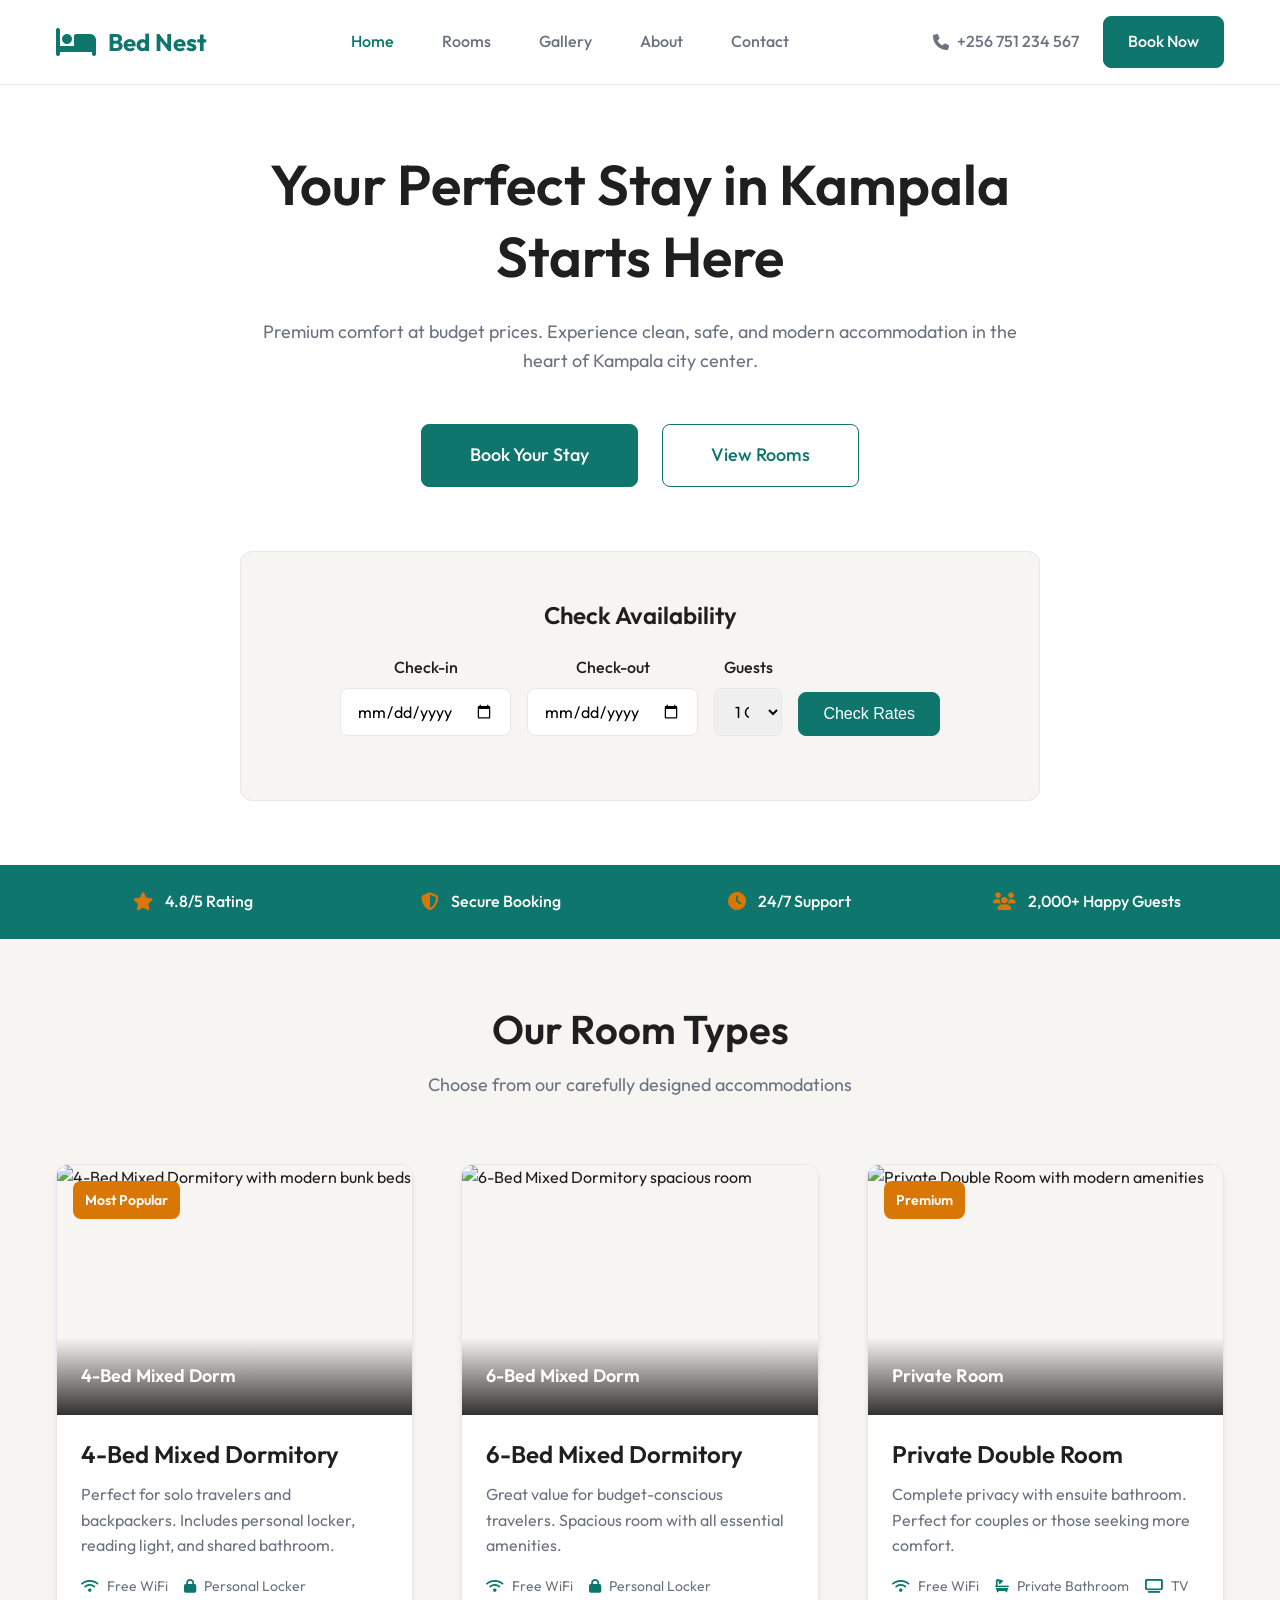
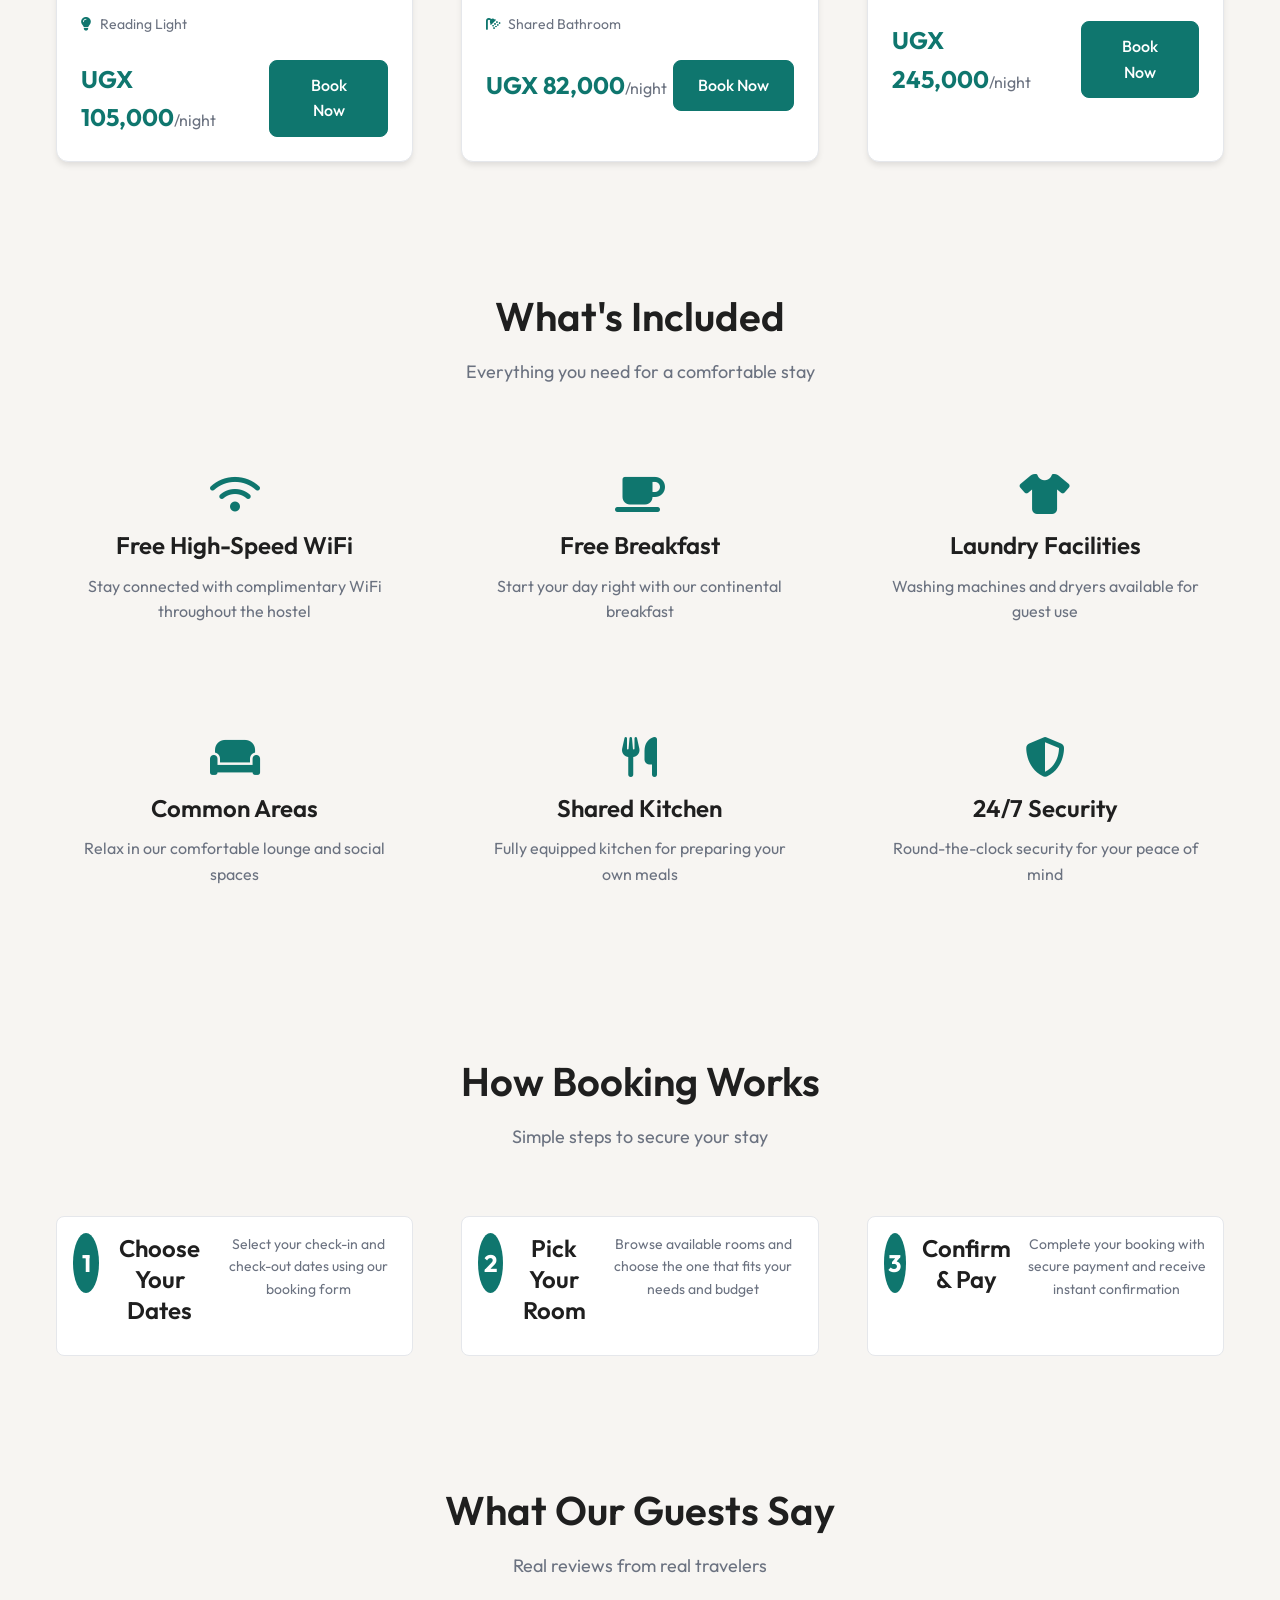
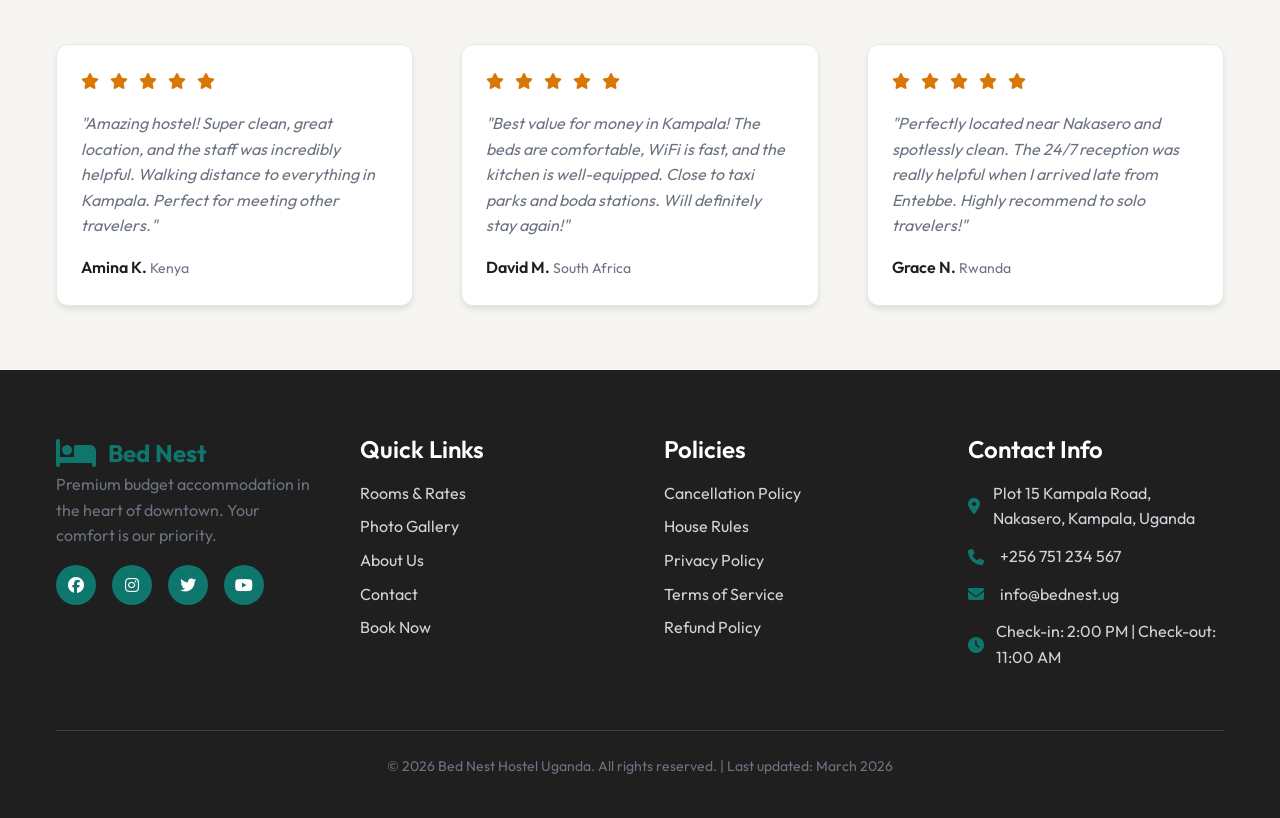
==== commit b719729e: "Added the image" ====
--- a/index.html
+++ b/index.html
@@ -3,8 +3,8 @@
 <head>
     <meta charset="UTF-8">
     <meta name="viewport" content="width=device-width, initial-scale=1.0">
-    <title>Bed Nest - Premium Budget Hostel | Book Your Stay Now</title>
-    <meta name="description" content="Premium budget hostel in the heart of the city. Clean rooms, free WiFi, 24/7 support. Book your affordable stay at Bed Nest today.">
+    <title>Bed Nest - Premium Budget Hostel Kampala | Book Your Stay Now</title>
+    <meta name="description" content="Premium budget hostel in the heart of Kampala. Clean rooms, free WiFi, 24/7 support. Book your affordable stay at Bed Nest Uganda today.">
     
     <!-- Fonts -->
     <link rel="preconnect" href="https://fonts.googleapis.com">
@@ -34,9 +34,9 @@
                     <a href="contact.html" class="nav-link">Contact</a>
                 </nav>
                 <div class="header-actions">
-                    <a href="tel:+1234567890" class="phone">
+                    <a href="tel:+256751234567" class="phone">
                         <i class="fas fa-phone"></i>
-                        <span>+1 (234) 567-890</span>
+                        <span>+256 751 234 567</span>
                     </a>
                     <a href="booking.html" class="btn btn-primary">Book Now</a>
                 </div>
@@ -48,8 +48,8 @@
     <section class="hero">
         <div class="container">
             <div class="hero-content">
-                <h1>Your Perfect Stay Starts Here</h1>
-                <p>Premium comfort at budget prices. Experience clean, safe, and modern accommodation in the heart of downtown.</p>
+                <h1>Your Perfect Stay in Kampala Starts Here</h1>
+                <p>Premium comfort at budget prices. Experience clean, safe, and modern accommodation in the heart of Kampala city center.</p>
                 <div class="hero-actions">
                     <a href="booking.html" class="btn btn-primary btn-large">Book Your Stay</a>
                     <a href="rooms.html" class="btn btn-outline btn-large">View Rooms</a>
@@ -59,7 +59,7 @@
                 <div class="quick-booking">
                     <h3>Check Availability</h3>
                     <form class="booking-form">
-                        <div class="form-grid">
+                        <div class="form-grid-inline">
                             <div class="form-group">
                                 <label>Check-in</label>
                                 <input type="date" class="form-control">
@@ -77,8 +77,8 @@
                                     <option>4+ Guests</option>
                                 </select>
                             </div>
-                            <div class="form-group">
-                                <button type="button" class="btn btn-primary">Check Rates</button>
+                            <div class="form-group form-group-button">
+                                <button type="button" class="btn btn-primary btn-check">Check Rates</button>
                             </div>
                         </div>
                     </form>
@@ -123,8 +123,8 @@
                 <div class="room-card">
                     <div class="room-image">
                         <div class="room-badge">Most Popular</div>
-                        <div class="placeholder-image">
-                            <i class="fas fa-bed"></i>
+                        <img src="https://images.unsplash.com/photo-1555854877-bab0e564b8d5?w=400&h=250&fit=crop&crop=center" alt="4-Bed Mixed Dormitory with modern bunk beds" class="room-img">
+                        <div class="room-overlay">
                             <span>4-Bed Mixed Dorm</span>
                         </div>
                     </div>
@@ -137,7 +137,7 @@
                             <span class="feature"><i class="fas fa-lightbulb"></i> Reading Light</span>
                         </div>
                         <div class="room-price">
-                            <span class="price">$28<small>/night</small></span>
+                            <span class="price">UGX 105,000<small>/night</small></span>
                             <a href="booking.html" class="btn btn-primary">Book Now</a>
                         </div>
                     </div>
@@ -145,8 +145,8 @@
 
                 <div class="room-card">
                     <div class="room-image">
-                        <div class="placeholder-image">
-                            <i class="fas fa-bed"></i>
+                        <img src="https://images.unsplash.com/photo-1586023492125-27b2c045efd7?w=400&h=250&fit=crop&crop=center" alt="6-Bed Mixed Dormitory spacious room" class="room-img">
+                        <div class="room-overlay">
                             <span>6-Bed Mixed Dorm</span>
                         </div>
                     </div>
@@ -159,7 +159,7 @@
                             <span class="feature"><i class="fas fa-shower"></i> Shared Bathroom</span>
                         </div>
                         <div class="room-price">
-                            <span class="price">$22<small>/night</small></span>
+                            <span class="price">UGX 82,000<small>/night</small></span>
                             <a href="booking.html" class="btn btn-primary">Book Now</a>
                         </div>
                     </div>
@@ -168,8 +168,8 @@
                 <div class="room-card">
                     <div class="room-image">
                         <div class="room-badge">Premium</div>
-                        <div class="placeholder-image">
-                            <i class="fas fa-bed"></i>
+                        <img src="https://images.unsplash.com/photo-1631049307264-da0ec9d70304?w=400&h=250&fit=crop&crop=center" alt="Private Double Room with modern amenities" class="room-img">
+                        <div class="room-overlay">
                             <span>Private Room</span>
                         </div>
                     </div>
@@ -182,7 +182,7 @@
                             <span class="feature"><i class="fas fa-tv"></i> TV</span>
                         </div>
                         <div class="room-price">
-                            <span class="price">$65<small>/night</small></span>
+                            <span class="price">UGX 245,000<small>/night</small></span>
                             <a href="booking.html" class="btn btn-primary">Book Now</a>
                         </div>
                     </div>
@@ -279,10 +279,10 @@
                         <i class="fas fa-star"></i>
                         <i class="fas fa-star"></i>
                     </div>
-                    <p>"Amazing hostel! Super clean, great location, and the staff was incredibly helpful. The common areas are perfect for meeting other travelers."</p>
+                    <p>"Amazing hostel! Super clean, great location, and the staff was incredibly helpful. Walking distance to everything in Kampala. Perfect for meeting other travelers."</p>
                     <div class="testimonial-author">
-                        <strong>Sarah M.</strong>
-                        <span>United Kingdom</span>
+                        <strong>Amina K.</strong>
+                        <span>Kenya</span>
                     </div>
                 </div>
                 
@@ -294,10 +294,10 @@
                         <i class="fas fa-star"></i>
                         <i class="fas fa-star"></i>
                     </div>
-                    <p>"Best value for money in the city. The beds are comfortable, WiFi is fast, and the kitchen is well-equipped. Will definitely stay again!"</p>
+                    <p>"Best value for money in Kampala! The beds are comfortable, WiFi is fast, and the kitchen is well-equipped. Close to taxi parks and boda stations. Will definitely stay again!"</p>
                     <div class="testimonial-author">
-                        <strong>Marco R.</strong>
-                        <span>Italy</span>
+                        <strong>David M.</strong>
+                        <span>South Africa</span>
                     </div>
                 </div>
                 
@@ -309,10 +309,10 @@
                         <i class="fas fa-star"></i>
                         <i class="fas fa-star"></i>
                     </div>
-                    <p>"Perfectly located and spotlessly clean. The 24/7 reception was really helpful when I arrived late. Highly recommend to solo travelers!"</p>
+                    <p>"Perfectly located near Nakasero and spotlessly clean. The 24/7 reception was really helpful when I arrived late from Entebbe. Highly recommend to solo travelers!"</p>
                     <div class="testimonial-author">
-                        <strong>Alex Chen</strong>
-                        <span>Australia</span>
+                        <strong>Grace N.</strong>
+                        <span>Rwanda</span>
                     </div>
                 </div>
             </div>
@@ -362,16 +362,16 @@
                 <div class="footer-section">
                     <h3>Contact Info</h3>
                     <div class="contact-info">
-                        <p><i class="fas fa-map-marker-alt"></i> 123 Downtown Street, City Center, State 12345</p>
-                        <p><i class="fas fa-phone"></i> +1 (234) 567-890</p>
-                        <p><i class="fas fa-envelope"></i> info@bednest.com</p>
-                        <p><i class="fas fa-clock"></i> Check-in: 3:00 PM | Check-out: 11:00 AM</p>
+                        <p><i class="fas fa-map-marker-alt"></i> Plot 15 Kampala Road, Nakasero, Kampala, Uganda</p>
+                        <p><i class="fas fa-phone"></i> +256 751 234 567</p>
+                        <p><i class="fas fa-envelope"></i> info@bednest.ug</p>
+                        <p><i class="fas fa-clock"></i> Check-in: 2:00 PM | Check-out: 11:00 AM</p>
                     </div>
                 </div>
             </div>
             
             <div class="footer-bottom">
-                <p>&copy; 2026 Bed Nest Hostel. All rights reserved. | Last updated: March 2026</p>
+                <p>&copy; 2026 Bed Nest Hostel Uganda. All rights reserved. | Last updated: March 2026</p>
             </div>
         </div>
     </footer>
--- a/styles.css
+++ b/styles.css
@@ -253,6 +253,24 @@
     align-items: end;
 }
 
+.form-grid-inline {
+    display: grid;
+    grid-template-columns: 1fr 1fr 1fr auto;
+    gap: var(--space-md);
+    align-items: end;
+}
+
+.form-group-button {
+    display: flex;
+    align-items: end;
+}
+
+.btn-check {
+    white-space: nowrap;
+    min-width: 120px;
+    height: 44px;
+}
+
 .form-group {
     display: flex;
     flex-direction: column;
@@ -350,11 +368,32 @@
 
 .room-image {
     position: relative;
-    height: 200px;
+    height: 250px;
     background-color: var(--bg);
-    display: flex;
-    align-items: center;
-    justify-content: center;
+    overflow: hidden;
+}
+
+.room-img {
+    width: 100%;
+    height: 100%;
+    object-fit: cover;
+    transition: transform 0.3s ease;
+}
+
+.room-card:hover .room-img {
+    transform: scale(1.05);
+}
+
+.room-overlay {
+    position: absolute;
+    bottom: 0;
+    left: 0;
+    right: 0;
+    background: linear-gradient(transparent, rgba(0, 0, 0, 0.8));
+    color: white;
+    padding: var(--space-lg);
+    font-weight: 600;
+    font-size: var(--font-size-lg);
 }
 
 .room-badge {
@@ -367,6 +406,7 @@
     border-radius: var(--border-radius);
     font-size: var(--font-size-sm);
     font-weight: 600;
+    z-index: 2;
 }
 
 .placeholder-image {
@@ -1197,41 +1237,103 @@
 
 .room-option {
     border: var(--border-width) solid var(--border);
-    border-radius: var(--border-radius);
-    padding: var(--space-md);
+    border-radius: var(--border-radius-lg);
     cursor: pointer;
     transition: all 0.2s ease;
+    overflow: hidden;
+    background-color: var(--surface);
+}
+
+.room-option.enhanced-card {
+    display: flex;
+    box-shadow: var(--shadow-sm);
 }
 
 .room-option:hover {
     border-color: var(--brand);
-    background-color: var(--bg);
+    box-shadow: var(--shadow-md);
+    transform: translateY(-2px);
 }
 
 .room-option.selected {
     border-color: var(--brand);
     background-color: var(--brand);
     color: white;
+    box-shadow: var(--shadow-lg);
 }
 
 .room-option input[type="radio"] {
     display: none;
 }
 
+.room-option label {
+    display: flex;
+    width: 100%;
+    cursor: pointer;
+    padding: 0;
+    margin: 0;
+}
+
+.room-option-image {
+    position: relative;
+    width: 120px;
+    height: 100px;
+    flex-shrink: 0;
+}
+
+.room-thumb {
+    width: 100%;
+    height: 100%;
+    object-fit: cover;
+}
+
+.popularity-badge,
+.value-badge,
+.premium-badge {
+    position: absolute;
+    top: var(--space-xs);
+    left: var(--space-xs);
+    padding: 2px 6px;
+    border-radius: var(--border-radius);
+    font-size: 10px;
+    font-weight: 600;
+    color: white;
+}
+
+.popularity-badge {
+    background-color: var(--accent);
+}
+
+.value-badge {
+    background-color: var(--success);
+}
+
+.premium-badge {
+    background-color: var(--brand);
+}
+
+.room-option-content {
+    flex: 1;
+    padding: var(--space-md);
+}
+
 .room-option-header {
     display: flex;
     justify-content: space-between;
-    align-items: center;
-    margin-bottom: var(--space-xs);
+    align-items: flex-start;
+    margin-bottom: var(--space-sm);
 }
 
 .room-option-name {
     font-weight: 600;
+    font-size: var(--font-size-md);
 }
 
 .room-option-price {
     font-weight: 700;
     color: var(--brand);
+    font-size: var(--font-size-md);
+    white-space: nowrap;
 }
 
 .room-option.selected .room-option-price {
@@ -1239,12 +1341,31 @@
 }
 
 .room-option-features {
+    display: grid;
+    grid-template-columns: 1fr 1fr;
+    gap: var(--space-xs);
+}
+
+.feature-item {
+    display: flex;
+    align-items: center;
+    gap: var(--space-xs);
     font-size: var(--font-size-sm);
     color: var(--text-muted);
 }
 
-.room-option.selected .room-option-features {
+.feature-item i {
+    color: var(--brand);
+    width: 14px;
+    font-size: 12px;
+}
+
+.room-option.selected .feature-item {
     color: rgba(255, 255, 255, 0.9);
+}
+
+.room-option.selected .feature-item i {
+    color: white;
 }
 
 /* Gallery Categories */
@@ -1991,6 +2112,15 @@
         grid-template-columns: 1fr;
     }
     
+    .form-grid-inline {
+        grid-template-columns: 1fr;
+    }
+    
+    .btn-check {
+        width: 100%;
+        margin-top: var(--space-sm);
+    }
+    
     .trust-items {
         grid-template-columns: repeat(2, 1fr);
         gap: var(--space-md);
@@ -2131,6 +2261,20 @@
         gap: var(--space-sm);
     }
     
+    /* Room option cards responsive */
+    .room-option.enhanced-card {
+        flex-direction: column;
+    }
+    
+    .room-option-image {
+        width: 100%;
+        height: 120px;
+    }
+    
+    .room-option-features {
+        grid-template-columns: 1fr;
+    }
+    
     /* Confirmation page responsive */
     .confirmation-actions {
         flex-direction: column;
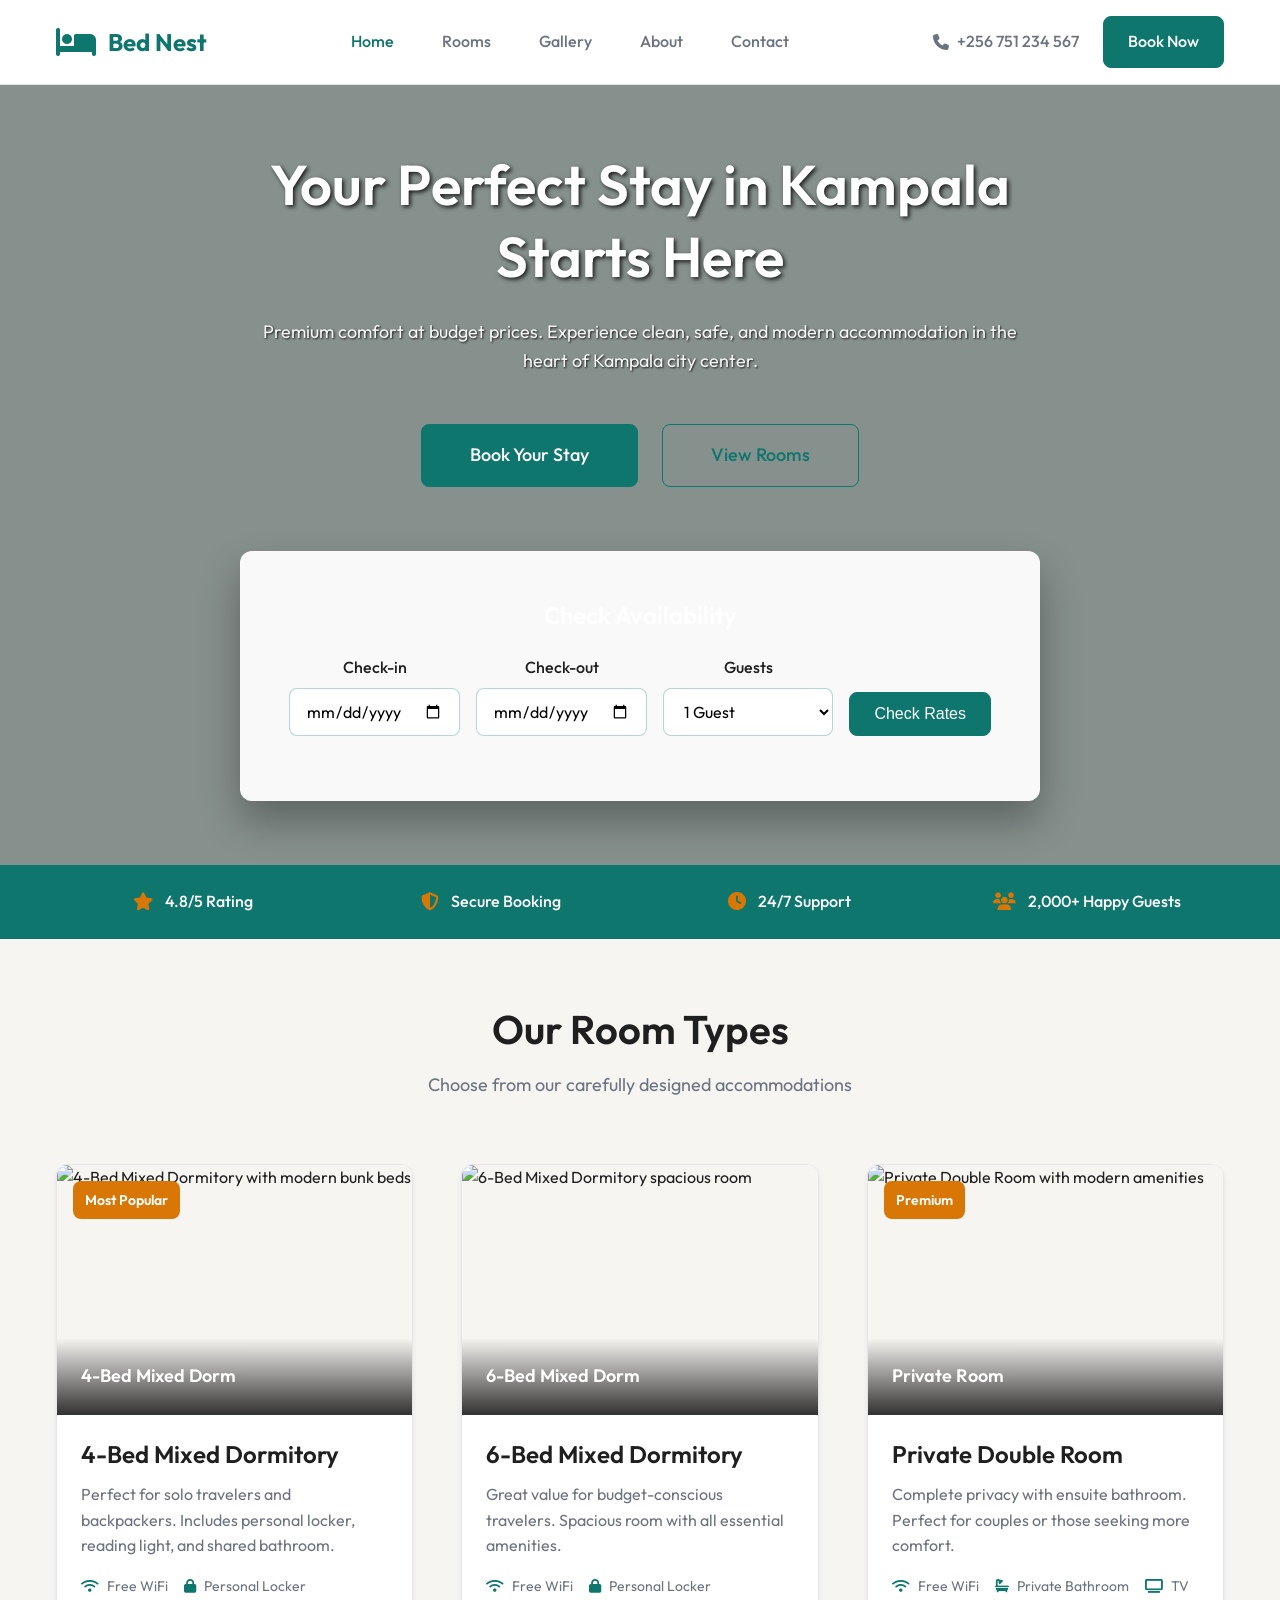
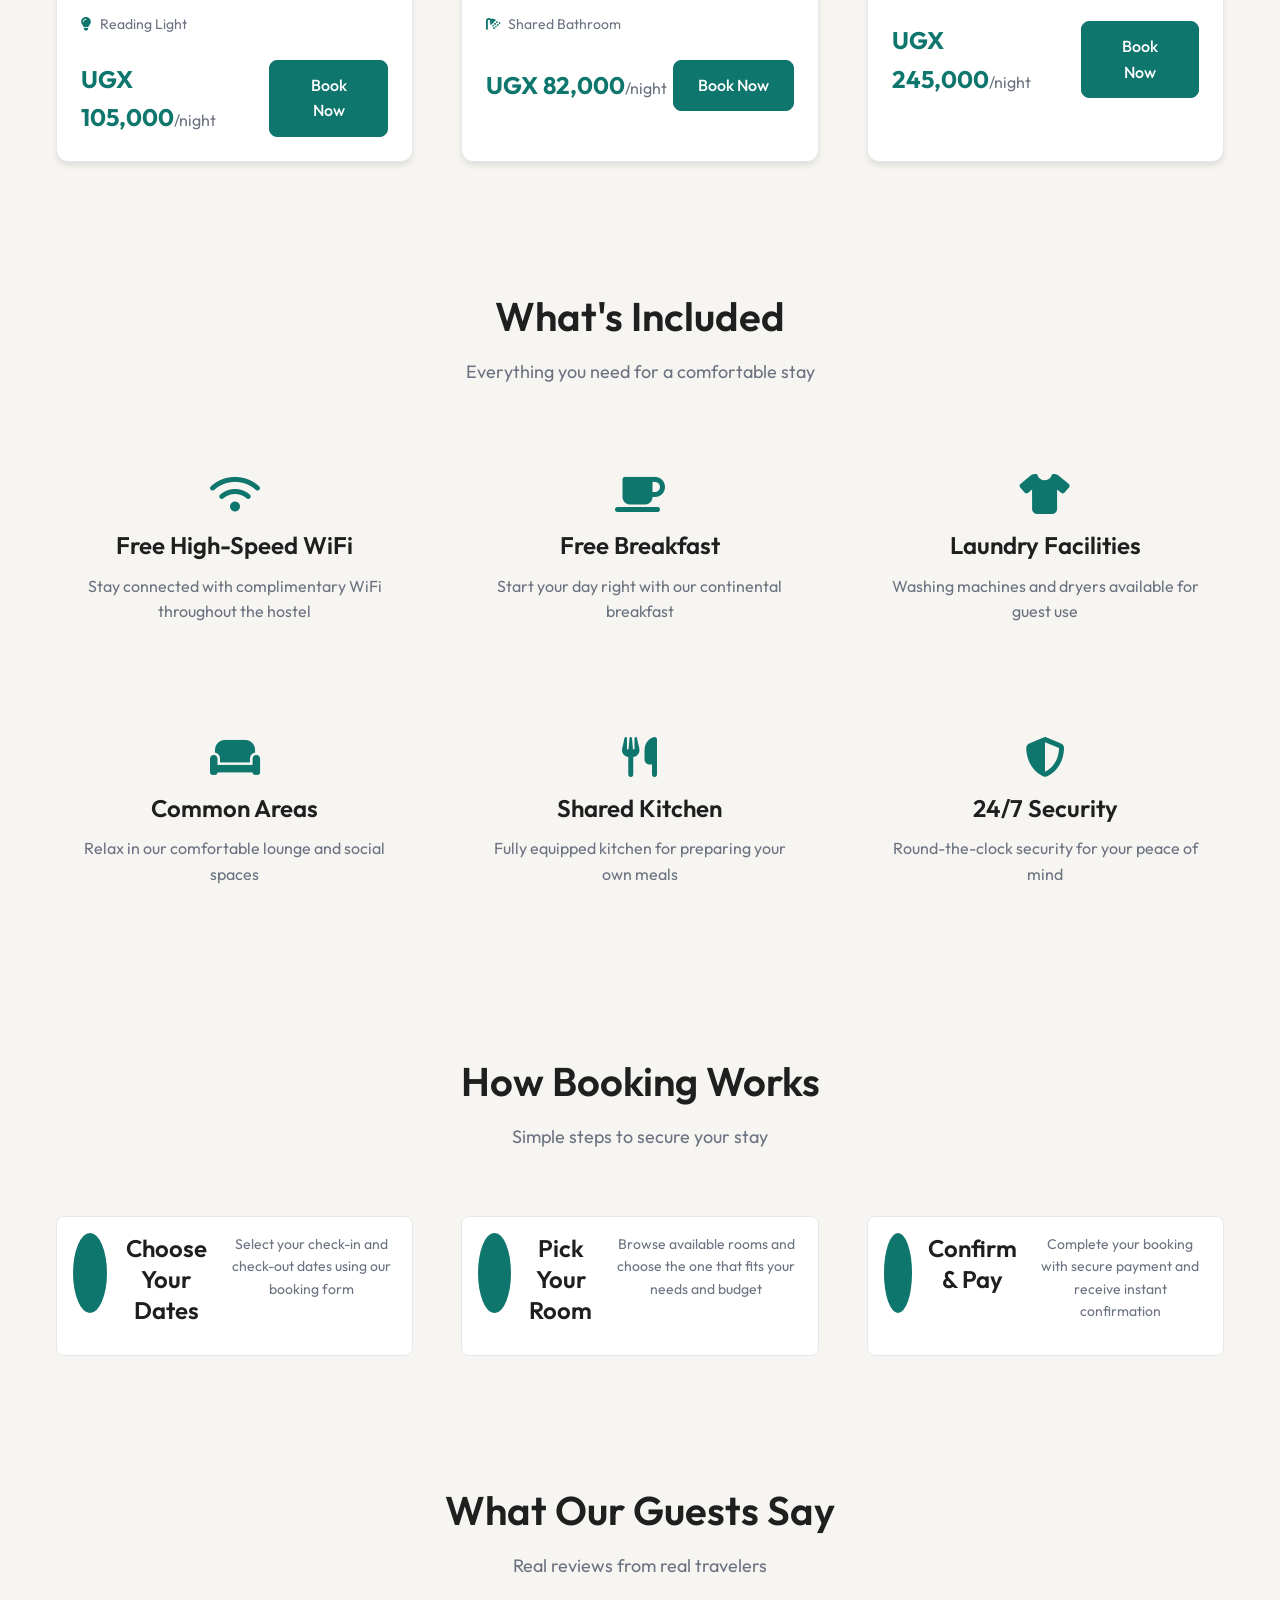
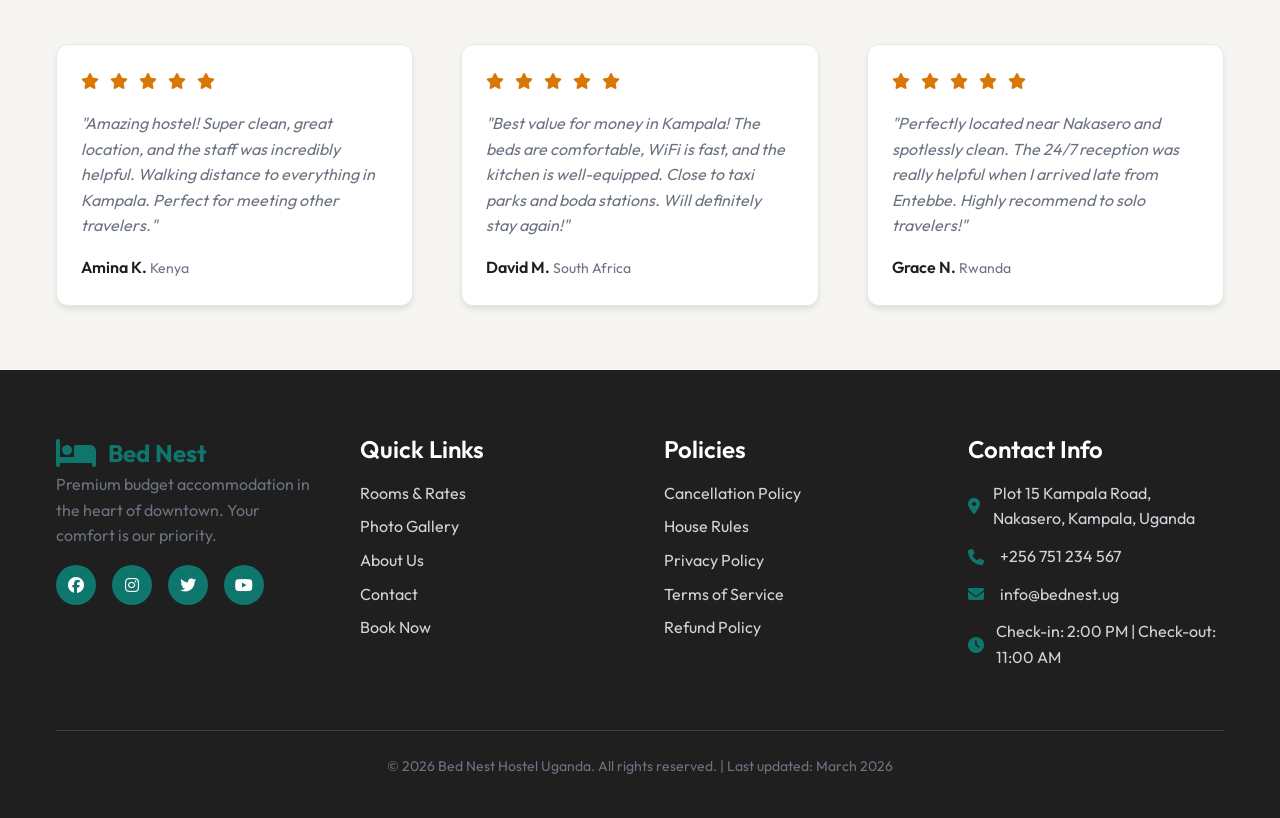
==== commit 1963f20d: "Finalizing" ====
--- a/index.html
+++ b/index.html
@@ -244,17 +244,23 @@
             
             <div class="steps">
                 <div class="step">
-                    <div class="step-number">1</div>
+                    <div class="step-icon">
+                        <i class="fas fa-calendar-alt"></i>
+                    </div>
                     <h3>Choose Your Dates</h3>
                     <p>Select your check-in and check-out dates using our booking form</p>
                 </div>
                 <div class="step">
-                    <div class="step-number">2</div>
+                    <div class="step-icon">
+                        <i class="fas fa-bed"></i>
+                    </div>
                     <h3>Pick Your Room</h3>
                     <p>Browse available rooms and choose the one that fits your needs and budget</p>
                 </div>
                 <div class="step">
-                    <div class="step-number">3</div>
+                    <div class="step-icon">
+                        <i class="fas fa-credit-card"></i>
+                    </div>
                     <h3>Confirm & Pay</h3>
                     <p>Complete your booking with secure payment and receive instant confirmation</p>
                 </div>
--- a/styles.css
+++ b/styles.css
@@ -201,24 +201,47 @@
 
 /* Hero Section */
 .hero {
-    background-color: var(--surface);
+    background: linear-gradient(rgba(0, 0, 0, 0.4), rgba(0, 0, 0, 0.4)), 
+                url('https://images.unsplash.com/photo-1578662996442-48f60103fc96?w=1920&h=1080&fit=crop&crop=center') center/cover;
     padding: var(--space-3xl) 0;
+    color: white;
+    position: relative;
+    min-height: 55vh;
+    display: flex;
+    align-items: center;
+}
+
+.hero::before {
+    content: '';
+    position: absolute;
+    top: 0;
+    left: 0;
+    right: 0;
+    bottom: 0;
+    background: rgba(15, 118, 110, 0.1);
+    pointer-events: none;
 }
 
 .hero-content {
     text-align: center;
     max-width: 800px;
     margin: 0 auto;
+    position: relative;
+    z-index: 2;
 }
 
 .hero h1 {
     font-size: var(--font-size-5xl);
     margin-bottom: var(--space-lg);
+    color: white;
+    text-shadow: 2px 2px 4px rgba(0, 0, 0, 0.8);
 }
 
 .hero p {
     font-size: var(--font-size-lg);
     margin-bottom: var(--space-2xl);
+    color: rgba(255, 255, 255, 0.95);
+    text-shadow: 1px 1px 2px rgba(0, 0, 0, 0.8);
 }
 
 .hero-actions {
@@ -229,21 +252,38 @@
 }
 
 .quick-booking {
-    background-color: var(--bg);
-    border: var(--border-width) solid var(--border);
+    background: rgba(255, 255, 255, 0.95);
+    backdrop-filter: blur(10px);
+    border: 1px solid rgba(255, 255, 255, 0.3);
     border-radius: var(--border-radius-lg);
     padding: var(--space-2xl);
     margin-top: var(--space-3xl);
+    box-shadow: 0 20px 40px rgba(0, 0, 0, 0.3);
 }
 
 .quick-booking h3 {
     text-align: center;
     margin-bottom: var(--space-lg);
+    color: var(--text-color);
+    text-shadow: none;
 }
 
 .booking-form {
     max-width: 600px;
     margin: 0 auto;
+}
+
+/* Desktop enhancement for booking form */
+@media (min-width: 768px) {
+    .hero .booking-form {
+        max-width: 900px;
+    }
+    
+    .hero .quick-booking {
+        max-width: 1000px;
+        margin-left: auto;
+        margin-right: auto;
+    }
 }
 
 .form-grid {
@@ -496,18 +536,24 @@
     padding: var(--space-lg);
 }
 
-.step-number {
-    width: 60px;
-    height: 60px;
+.step-icon {
+    width: 80px;
+    height: 80px;
     background-color: var(--brand);
     color: white;
     border-radius: 50%;
     display: flex;
     align-items: center;
     justify-content: center;
-    font-size: var(--font-size-xl);
-    font-weight: 700;
-    margin: 0 auto var(--space-md);
+    font-size: var(--font-size-2xl);
+    margin: 0 auto var(--space-lg);
+    transition: all 0.3s ease;
+}
+
+.step:hover .step-icon {
+    background-color: var(--accent);
+    transform: translateY(-4px);
+    box-shadow: 0 8px 20px rgba(15, 118, 110, 0.3);
 }
 
 .step h3 {
@@ -1102,6 +1148,24 @@
 .form-group textarea:focus {
     outline: none;
     border-color: var(--brand);
+    box-shadow: 0 0 0 3px rgba(15, 118, 110, 0.2);
+}
+
+/* Enhanced styling for hero section forms */
+.hero .form-group input,
+.hero .form-group select,
+.hero .form-group textarea {
+    background: rgba(255, 255, 255, 0.9);
+    border: 1px solid rgba(15, 118, 110, 0.3);
+    backdrop-filter: blur(5px);
+}
+
+.hero .form-group input:focus,
+.hero .form-group select:focus,
+.hero .form-group textarea:focus {
+    background: rgba(255, 255, 255, 0.95);
+    border-color: var(--brand);
+    box-shadow: 0 0 0 3px rgba(15, 118, 110, 0.2);
 }
 
 .contact-details {
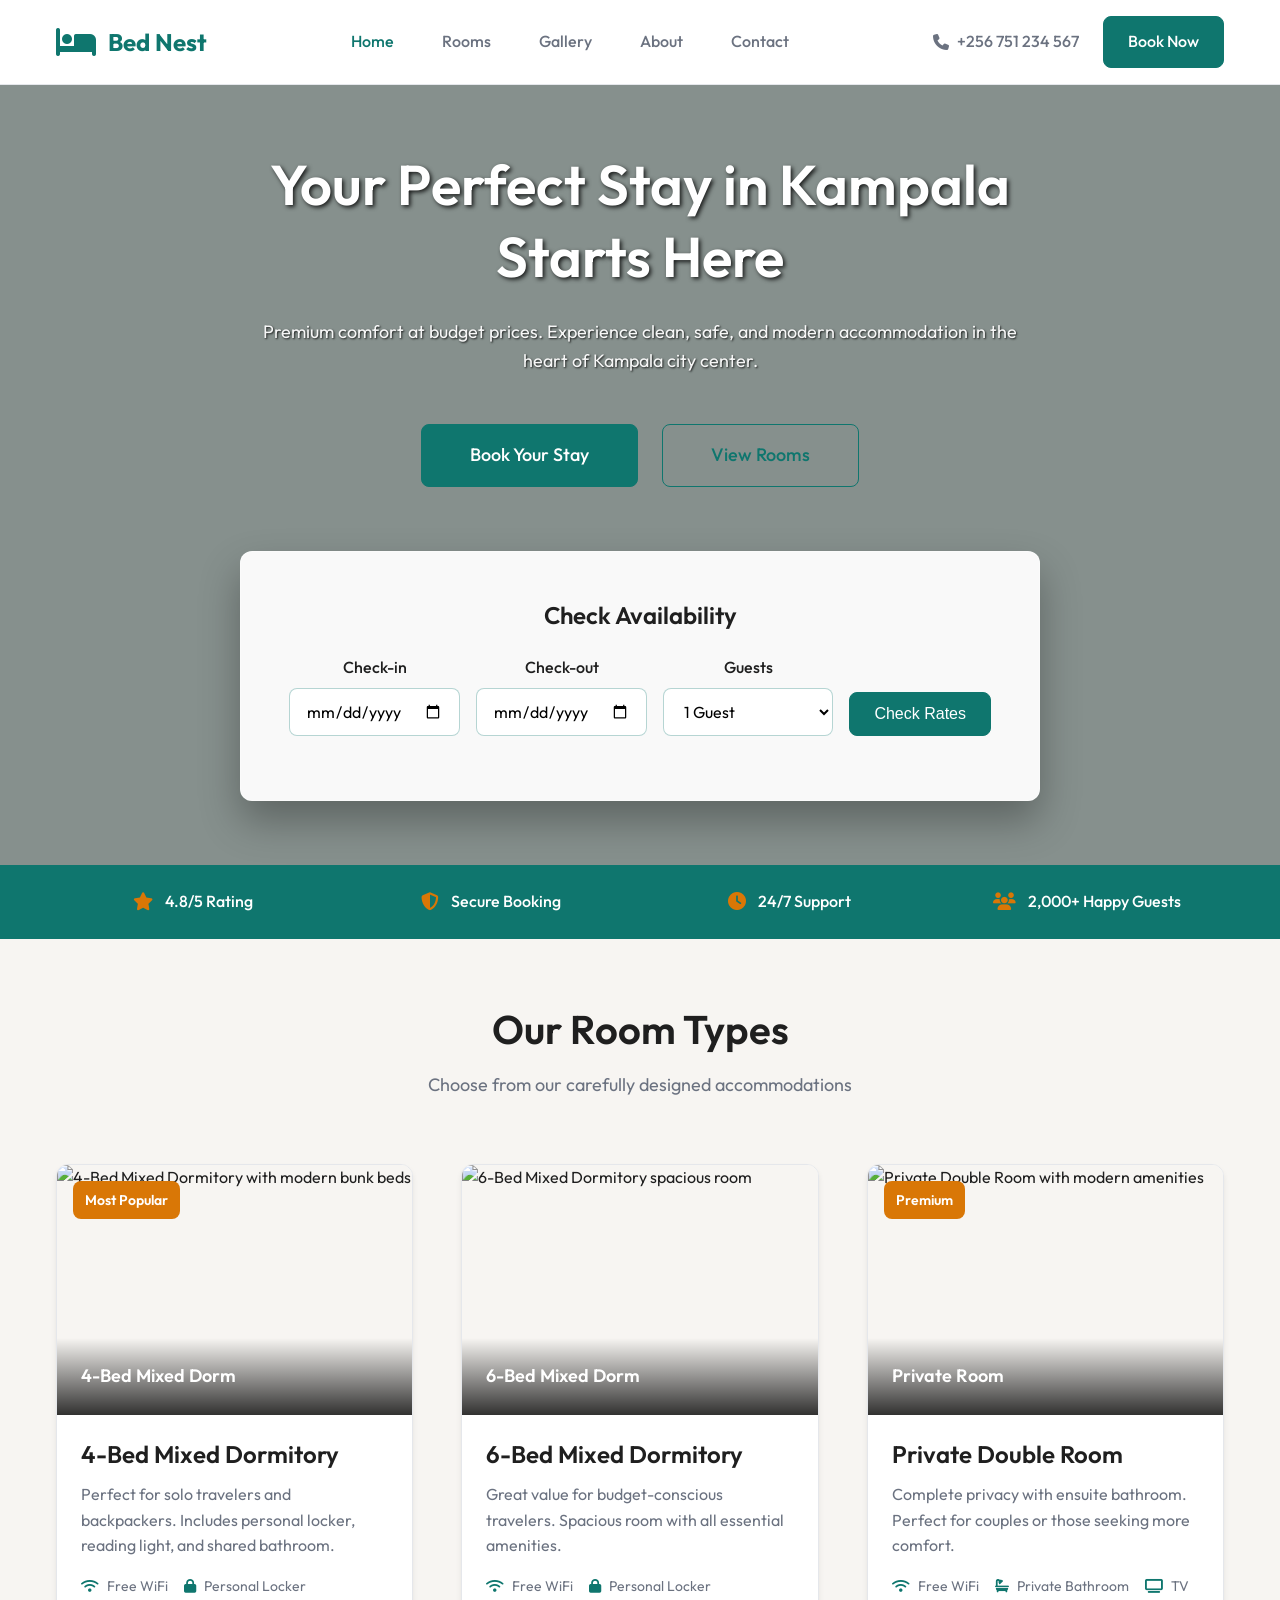
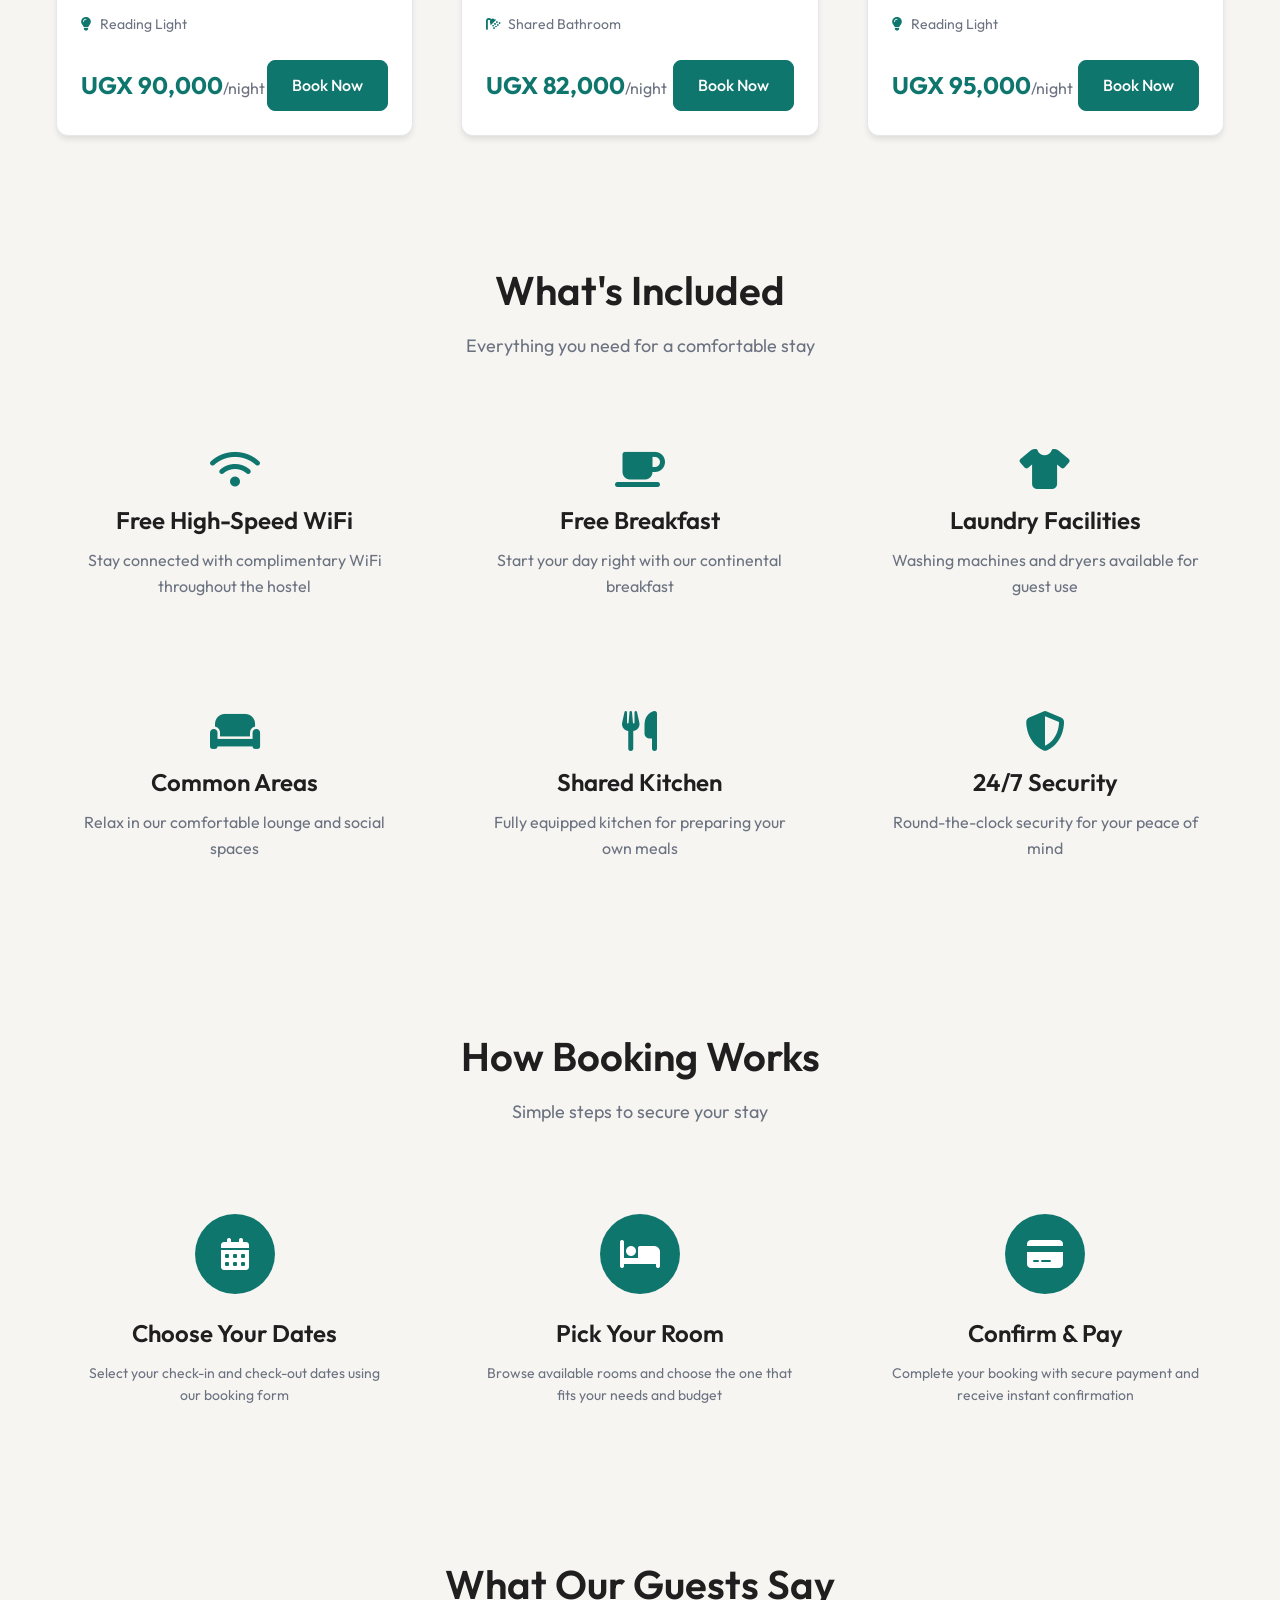
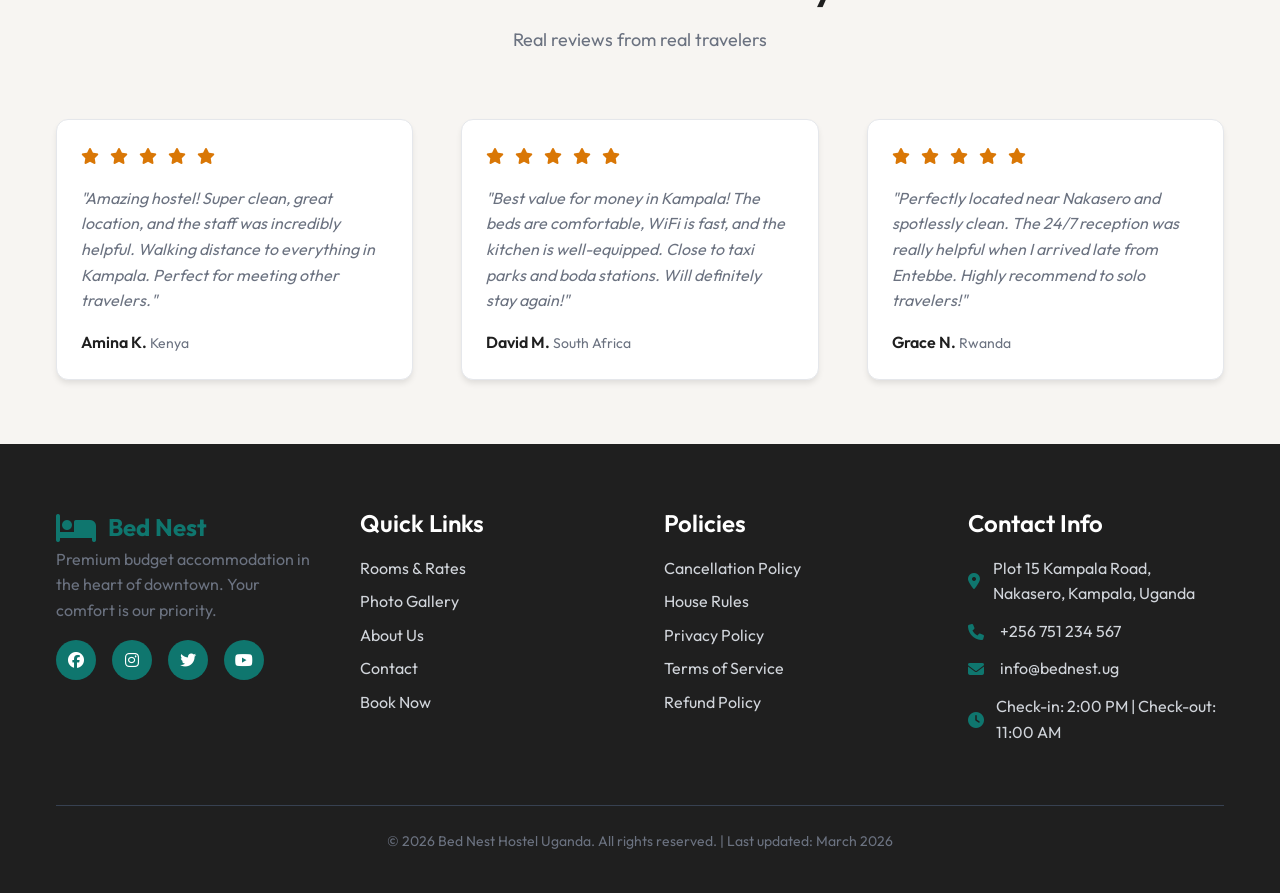
==== commit a7b25025: "updated booking steps" ====
--- a/index.html
+++ b/index.html
@@ -137,7 +137,7 @@
                             <span class="feature"><i class="fas fa-lightbulb"></i> Reading Light</span>
                         </div>
                         <div class="room-price">
-                            <span class="price">UGX 105,000<small>/night</small></span>
+                            <span class="price">UGX 90,000<small>/night</small></span>
                             <a href="booking.html" class="btn btn-primary">Book Now</a>
                         </div>
                     </div>
@@ -180,9 +180,10 @@
                             <span class="feature"><i class="fas fa-wifi"></i> Free WiFi</span>
                             <span class="feature"><i class="fas fa-bath"></i> Private Bathroom</span>
                             <span class="feature"><i class="fas fa-tv"></i> TV</span>
+                            <span class="feature"><i class="fas fa-lightbulb"></i> Reading Light</span>
                         </div>
                         <div class="room-price">
-                            <span class="price">UGX 245,000<small>/night</small></span>
+                            <span class="price">UGX 95,000<small>/night</small></span>
                             <a href="booking.html" class="btn btn-primary">Book Now</a>
                         </div>
                     </div>
--- a/styles.css
+++ b/styles.css
@@ -264,7 +264,7 @@
 .quick-booking h3 {
     text-align: center;
     margin-bottom: var(--space-lg);
-    color: var(--text-color);
+    color: var(--text);
     text-shadow: none;
 }
 
@@ -531,12 +531,12 @@
     gap: var(--space-2xl);
 }
 
-.step {
+.how-it-works .step {
     text-align: center;
     padding: var(--space-lg);
 }
 
-.step-icon {
+.how-it-works .step-icon {
     width: 80px;
     height: 80px;
     background-color: var(--brand);
@@ -550,13 +550,13 @@
     transition: all 0.3s ease;
 }
 
-.step:hover .step-icon {
+.how-it-works .step:hover .step-icon {
     background-color: var(--accent);
     transform: translateY(-4px);
     box-shadow: 0 8px 20px rgba(15, 118, 110, 0.3);
 }
 
-.step h3 {
+.how-it-works .step h3 {
     color: var(--text);
     margin-bottom: var(--space-sm);
 }
@@ -2104,7 +2104,7 @@
     gap: var(--space-lg);
 }
 
-.step {
+.steps-list .step {
     display: flex;
     gap: var(--space-md);
     padding: var(--space-md);
@@ -2113,7 +2113,7 @@
     border-radius: var(--border-radius);
 }
 
-.step i {
+.steps-list .step i {
     color: var(--brand);
     font-size: var(--font-size-lg);
     margin-top: var(--space-xs);
@@ -2121,7 +2121,7 @@
     flex-shrink: 0;
 }
 
-.step h4 {
+.steps-list .step h4 {
     color: var(--text);
     margin-bottom: var(--space-xs);
 }
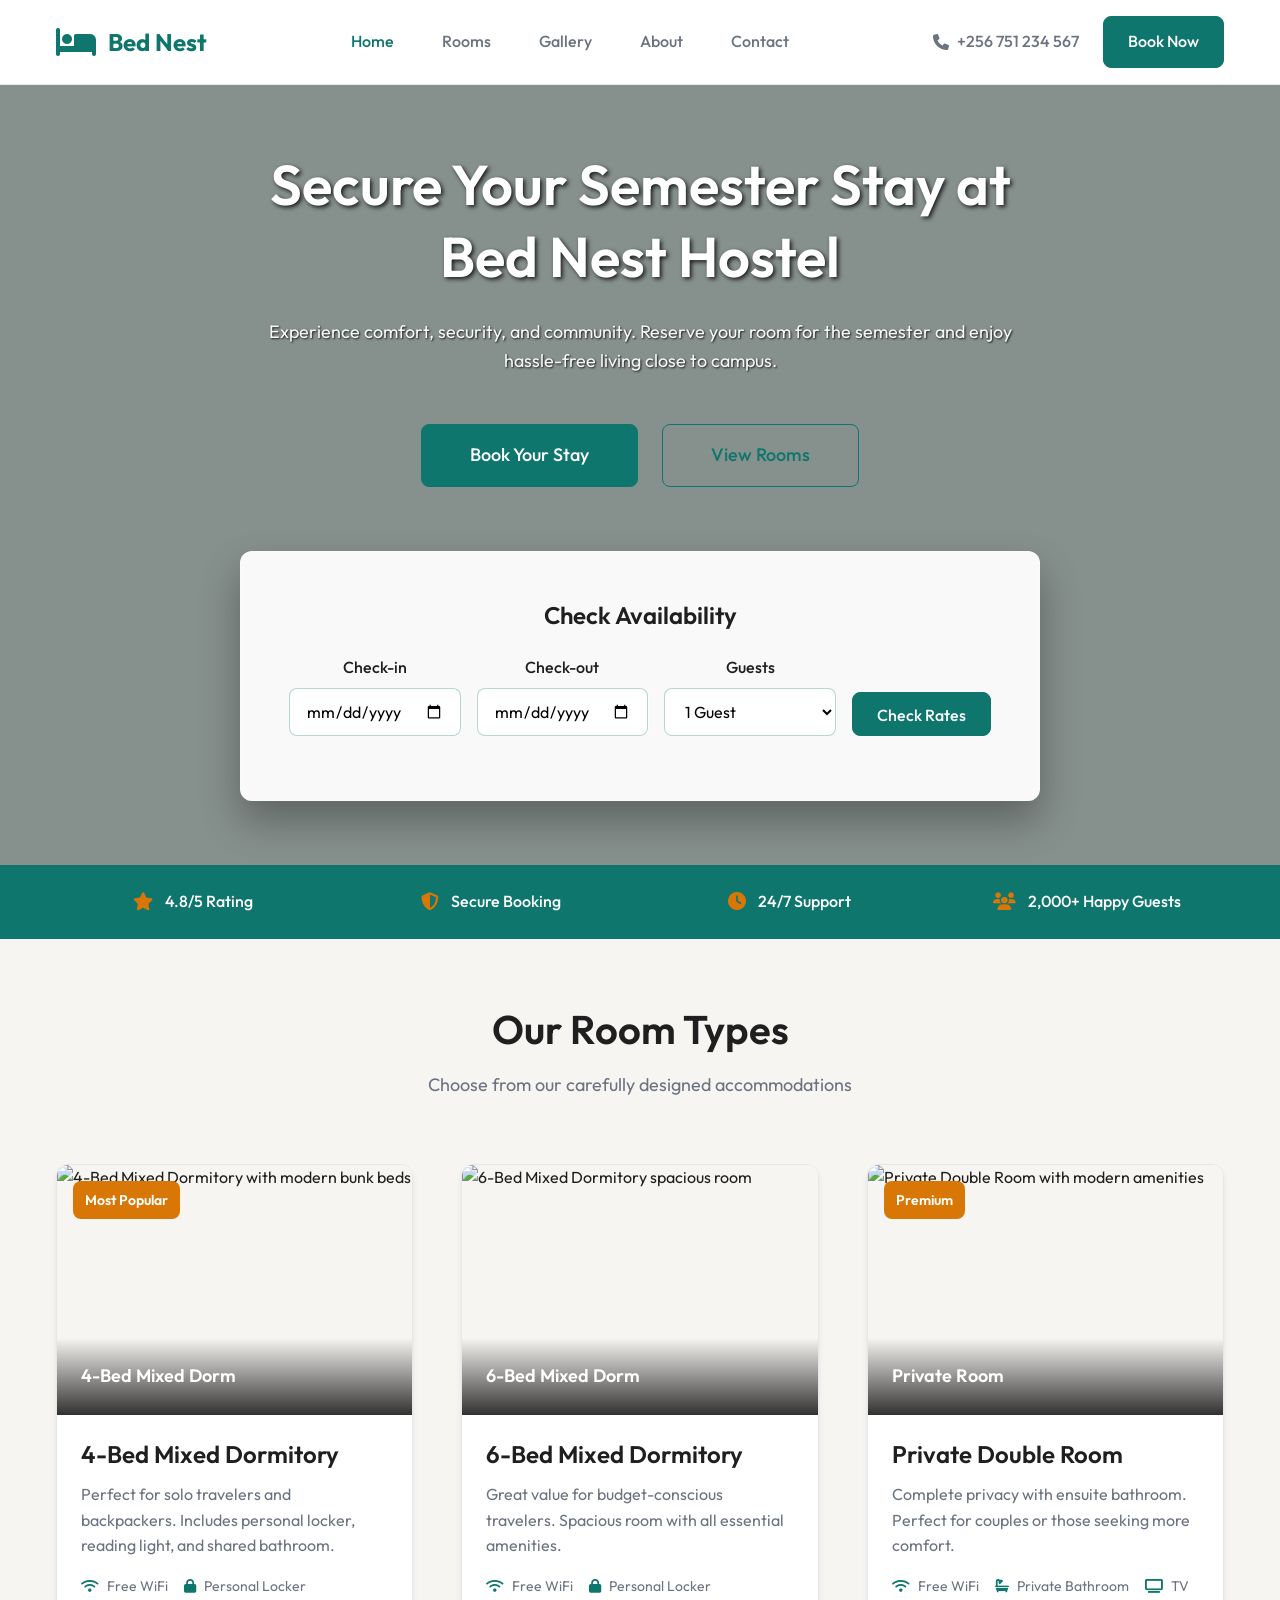
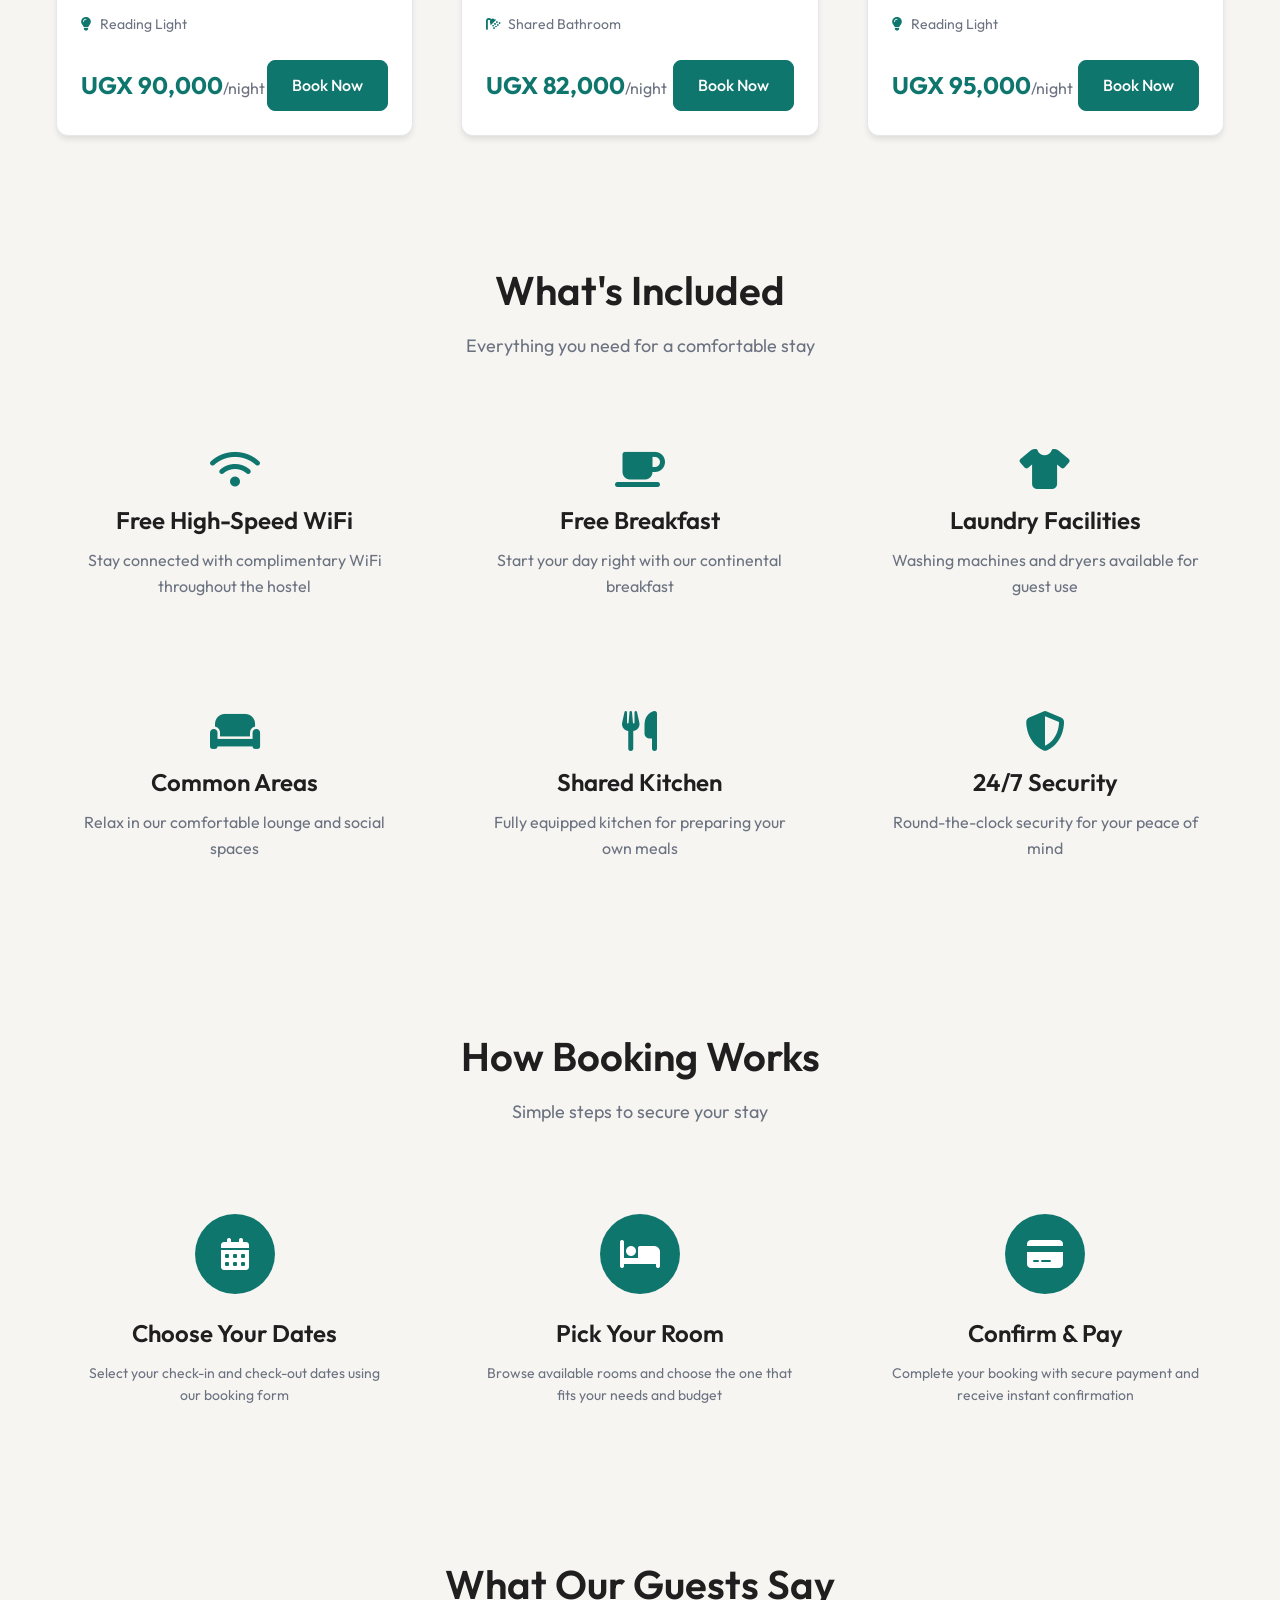
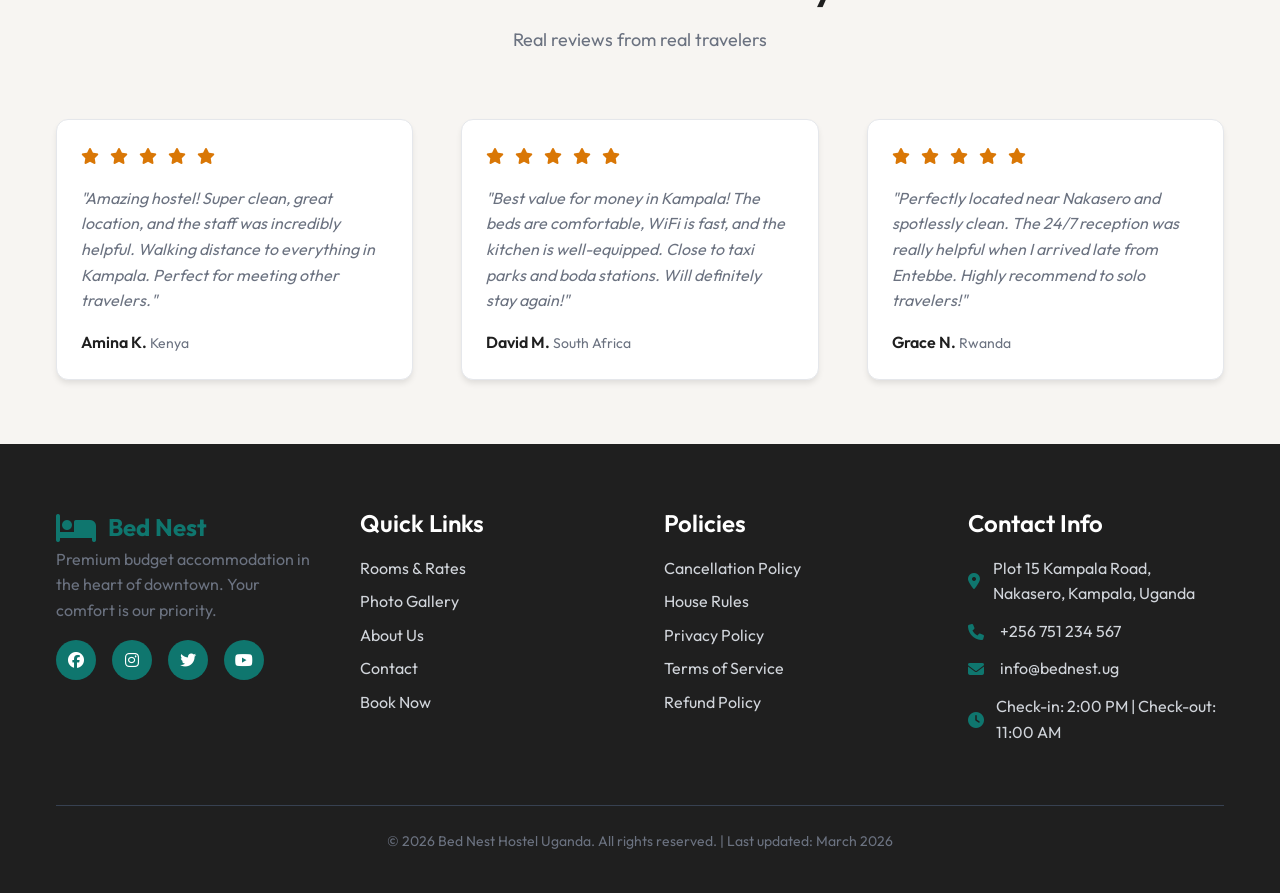
==== commit e3c0d1c3: "Updated the image" ====
--- a/index.html
+++ b/index.html
@@ -48,8 +48,8 @@
     <section class="hero">
         <div class="container">
             <div class="hero-content">
-                <h1>Your Perfect Stay in Kampala Starts Here</h1>
-                <p>Premium comfort at budget prices. Experience clean, safe, and modern accommodation in the heart of Kampala city center.</p>
+                <h1>Secure Your Semester Stay at Bed Nest Hostel</h1>
+                <p>Experience comfort, security, and community. Reserve your room for the semester and enjoy hassle-free living close to campus.</p>
                 <div class="hero-actions">
                     <a href="booking.html" class="btn btn-primary btn-large">Book Your Stay</a>
                     <a href="rooms.html" class="btn btn-outline btn-large">View Rooms</a>
--- a/styles.css
+++ b/styles.css
@@ -97,6 +97,7 @@
 .btn {
     display: inline-block;
     padding: var(--space-sm) var(--space-lg);
+    font-family: var(--font-family);
     font-size: var(--font-size-base);
     font-weight: 500;
     text-decoration: none;
@@ -202,7 +203,8 @@
 /* Hero Section */
 .hero {
     background: linear-gradient(rgba(0, 0, 0, 0.4), rgba(0, 0, 0, 0.4)), 
-                url('https://images.unsplash.com/photo-1578662996442-48f60103fc96?w=1920&h=1080&fit=crop&crop=center') center/cover;
+                url('img/bg-hero.jpeg') center/cover;
+    background-blend-mode: multiply;
     padding: var(--space-3xl) 0;
     color: white;
     position: relative;
@@ -264,6 +266,7 @@
 .quick-booking h3 {
     text-align: center;
     margin-bottom: var(--space-lg);
+    font-family: var(--font-family);
     color: var(--text);
     text-shadow: none;
 }
@@ -715,7 +718,8 @@
     border-radius: var(--border-radius-lg);
     overflow: hidden;
     box-shadow: var(--shadow-md);
-    max-width: 800px;
+    max-width: 1120px;
+    width: 100%;
     margin: 0 auto;
 }
 
@@ -996,6 +1000,13 @@
     justify-content: center;
     cursor: pointer;
     transition: transform 0.2s ease;
+}
+
+.gallery-image {
+    width: 100%;
+    height: 100%;
+    object-fit: cover;
+    display: block;
 }
 
 .gallery-item:hover {
@@ -1023,6 +1034,13 @@
     padding: var(--space-lg);
     transform: translateY(100%);
     transition: transform 0.2s ease;
+}
+
+.gallery-overlay h3,
+.gallery-overlay p,
+.gallery-item:hover .gallery-overlay h3,
+.gallery-item:hover .gallery-overlay p {
+    color: white;
 }
 
 .gallery-item:hover .gallery-overlay {
@@ -1220,9 +1238,9 @@
 
 .booking-container {
     display: grid;
-    grid-template-columns: 2fr 1fr;
+    grid-template-columns: 1.7fr 1.15fr;
     gap: var(--space-3xl);
-    max-width: 1000px;
+    max-width: 1180px;
     margin: 0 auto;
 }
 
@@ -1440,7 +1458,7 @@
 
 .category-grid {
     display: grid;
-    grid-template-columns: repeat(auto-fit, minmax(250px, 1fr));
+    grid-template-columns: repeat(auto-fit, minmax(320px, 1fr));
     gap: var(--space-2xl);
 }
 
@@ -1968,21 +1986,25 @@
 
 /* Checkbox Labels */
 .checkbox-label {
-    display: flex;
-    align-items: flex-start;
-    gap: var(--space-sm);
+    display: grid;
+    grid-template-columns: 18px 1fr;
+    align-items: start;
+    column-gap: var(--space-sm);
     cursor: pointer;
     margin-bottom: var(--space-sm);
 }
 
 .checkbox-label input[type="checkbox"] {
-    margin-top: var(--space-xs);
+    width: 18px;
+    height: 18px;
+    margin: 2px 0 0;
 }
 
 .checkbox-label span {
     color: var(--text-muted);
     font-size: var(--font-size-sm);
     line-height: 1.5;
+    margin: 0;
 }
 
 /* Trust Indicators */
@@ -2349,7 +2371,6 @@
         font-size: var(--font-size-lg);
     }
 }
-}
 
 @media (max-width: 480px) {
     .trust-items {
